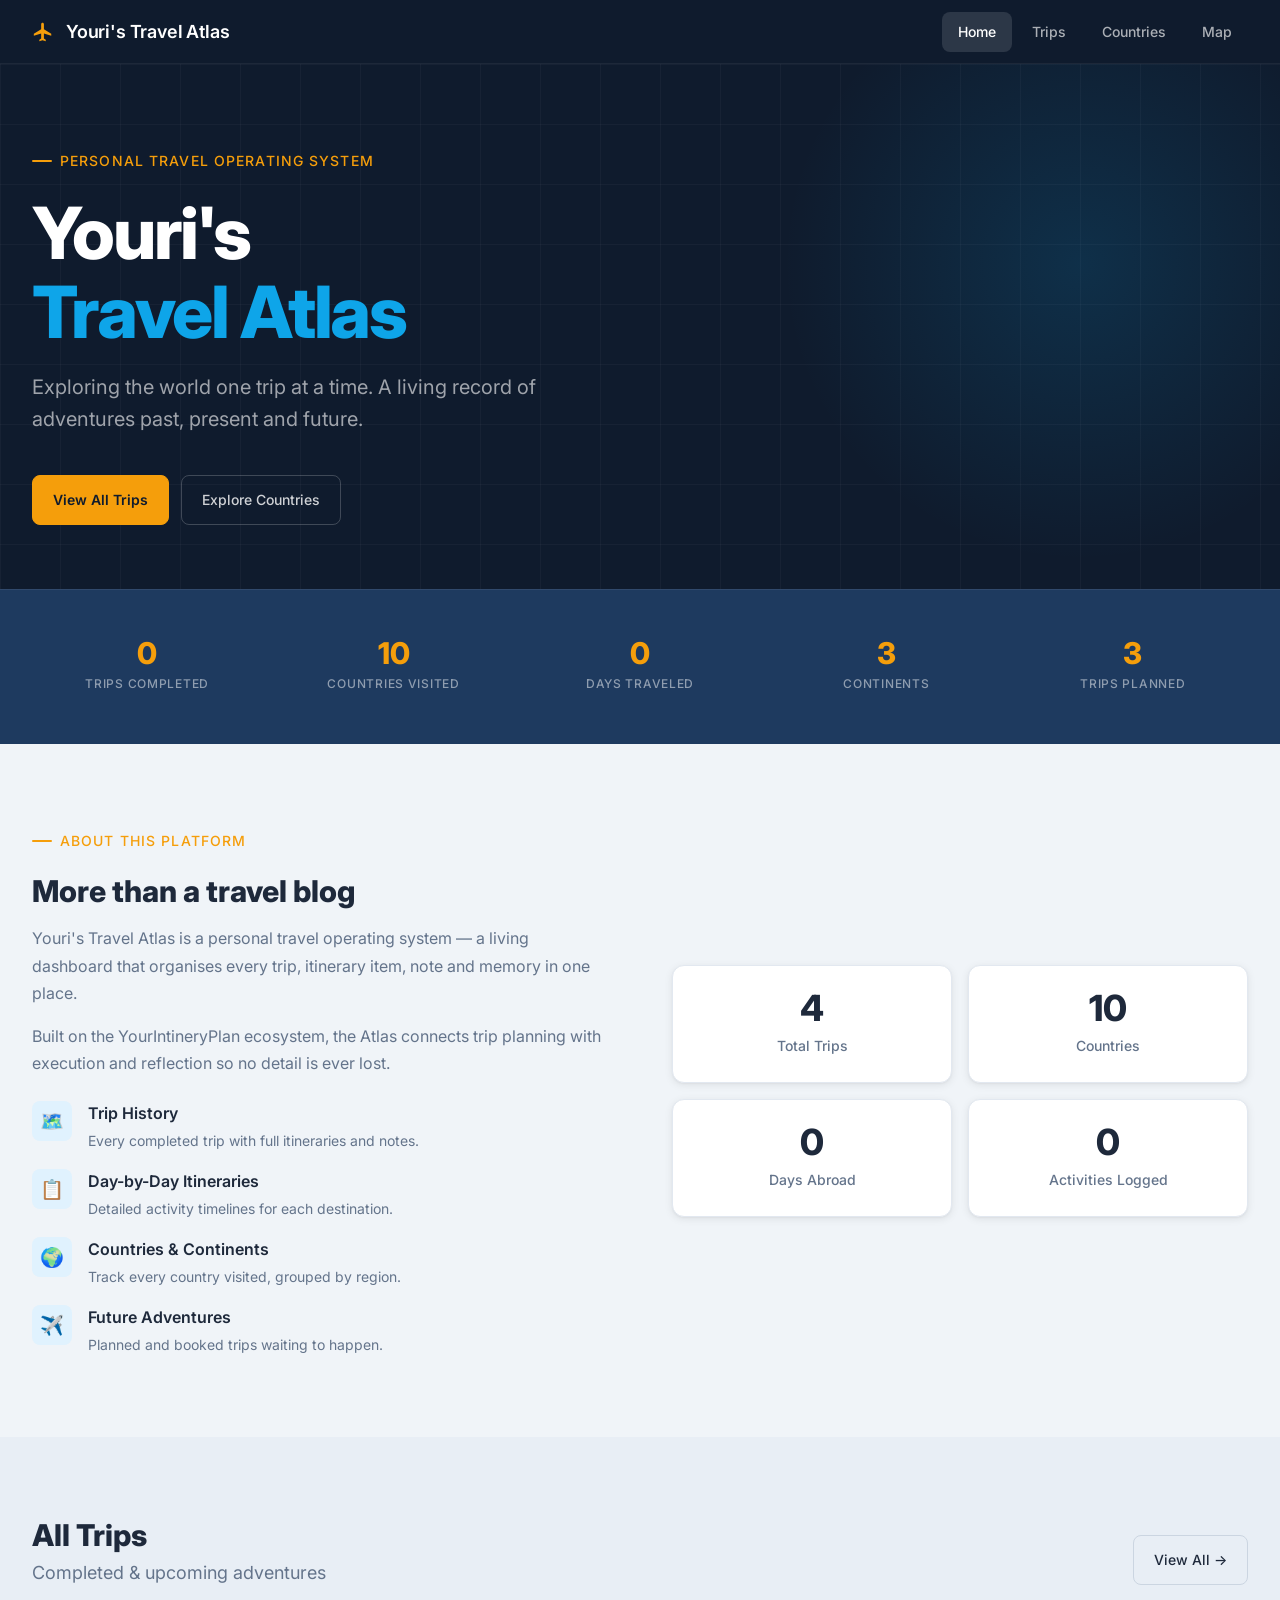
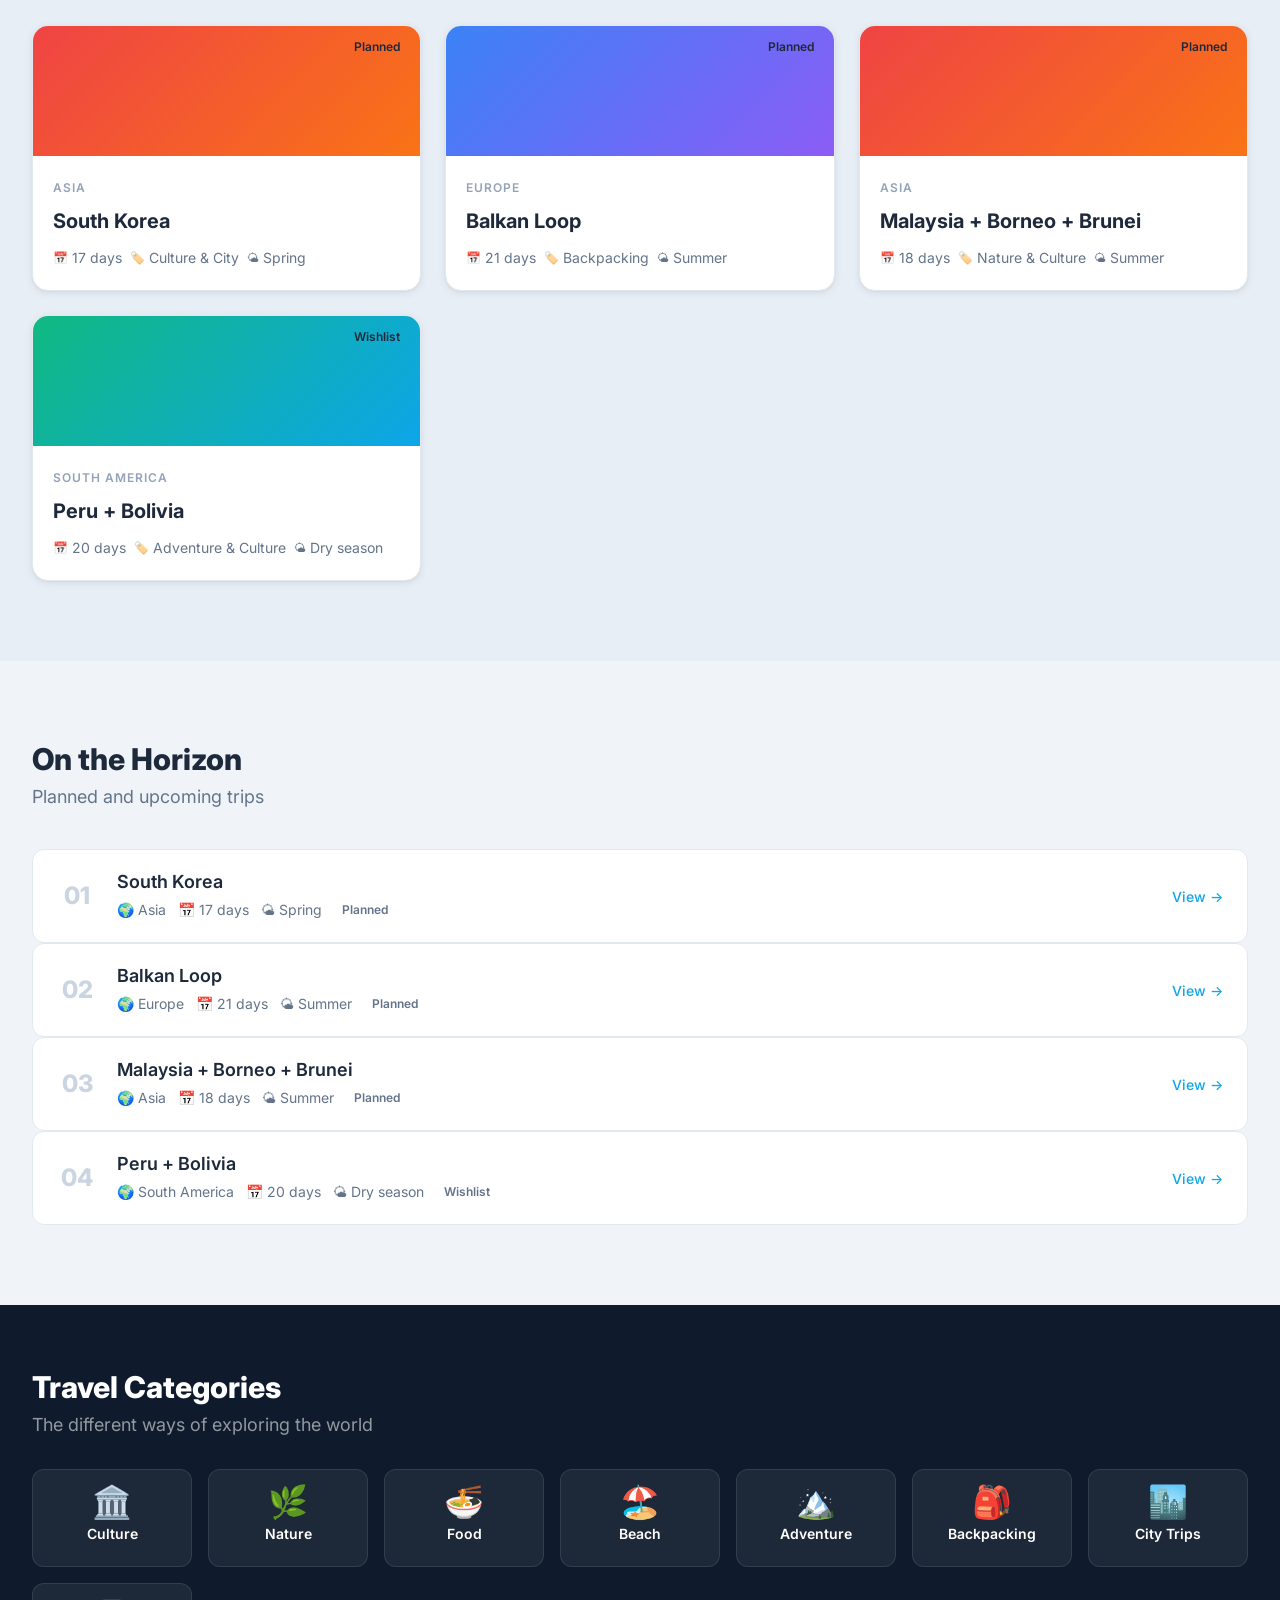
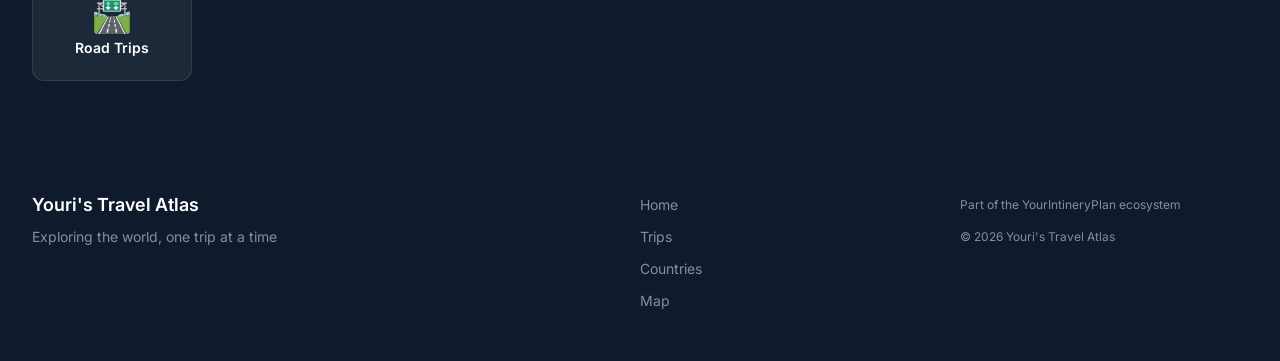
==== index.html @ 41c8af6f "feat: initial release — Youri's Travel Atlas v1 Complete travel dashboard built with vanilla HTML/CS" ====
<!DOCTYPE html>
<html lang="nl">
<head>
  <meta charset="UTF-8">
  <meta name="viewport" content="width=device-width, initial-scale=1.0">
  <title>Youri's Travel Atlas — Personal Travel Dashboard</title>
  <meta name="description" content="Youri's personal travel dashboard. Trips, itineraries, travel history and future adventures.">

  <link rel="preconnect" href="https://fonts.googleapis.com">
  <link rel="preconnect" href="https://fonts.gstatic.com" crossorigin>
  <link href="https://fonts.googleapis.com/css2?family=Inter:wght@300;400;500;600;700;800&display=swap" rel="stylesheet">

  <link rel="stylesheet" href="css/variables.css">
  <link rel="stylesheet" href="css/base.css">
  <link rel="stylesheet" href="css/components.css">
  <link rel="stylesheet" href="css/pages/home.css">
</head>
<body>

  <!-- Navbar injected by navbar.js -->

  <main>

    <!-- HERO -->
    <section class="hero">
      <div class="hero-inner">
        <div class="hero-label">Personal Travel Operating System</div>
        <h1 class="hero-title">
          Youri's<br><span>Travel Atlas</span>
        </h1>
        <p class="hero-subtitle">
          Exploring the world one trip at a time. A living record of adventures past, present and future.
        </p>
        <div class="hero-cta">
          <a href="trips.html" class="btn btn-gold">View All Trips</a>
          <a href="countries.html" class="btn btn-outline" style="color:rgba(255,255,255,.8);border-color:rgba(255,255,255,.2)">Explore Countries</a>
        </div>
      </div>
    </section>

    <!-- STATS STRIP -->
    <section class="stats-strip">
      <div class="stats-strip-inner" id="statsStrip">
        <!-- Populated by home.js -->
        <div class="stat-item"><div class="stat-item-number"><em>—</em></div><div class="stat-item-label">Trips Completed</div></div>
        <div class="stat-item"><div class="stat-item-number"><em>—</em></div><div class="stat-item-label">Countries Visited</div></div>
        <div class="stat-item"><div class="stat-item-number"><em>—</em></div><div class="stat-item-label">Days Traveled</div></div>
        <div class="stat-item"><div class="stat-item-number"><em>—</em></div><div class="stat-item-label">Continents</div></div>
        <div class="stat-item"><div class="stat-item-number"><em>—</em></div><div class="stat-item-label">Trips Planned</div></div>
      </div>
    </section>

    <!-- ABOUT -->
    <section class="about-section">
      <div class="about-inner">
        <div class="about-text">
          <div class="hero-label">About This Platform</div>
          <h2 class="section-title">More than a travel blog</h2>
          <p>Youri's Travel Atlas is a personal travel operating system — a living dashboard that organises every trip, itinerary item, note and memory in one place.</p>
          <p>Built on the YourIntineryPlan ecosystem, the Atlas connects trip planning with execution and reflection so no detail is ever lost.</p>

          <div class="about-features">
            <div class="about-feature">
              <div class="about-feature-icon">🗺️</div>
              <div>
                <div class="about-feature-title">Trip History</div>
                <div class="about-feature-desc">Every completed trip with full itineraries and notes.</div>
              </div>
            </div>
            <div class="about-feature">
              <div class="about-feature-icon">📋</div>
              <div>
                <div class="about-feature-title">Day-by-Day Itineraries</div>
                <div class="about-feature-desc">Detailed activity timelines for each destination.</div>
              </div>
            </div>
            <div class="about-feature">
              <div class="about-feature-icon">🌍</div>
              <div>
                <div class="about-feature-title">Countries & Continents</div>
                <div class="about-feature-desc">Track every country visited, grouped by region.</div>
              </div>
            </div>
            <div class="about-feature">
              <div class="about-feature-icon">✈️</div>
              <div>
                <div class="about-feature-title">Future Adventures</div>
                <div class="about-feature-desc">Planned and booked trips waiting to happen.</div>
              </div>
            </div>
          </div>
        </div>

        <div class="about-visual">
          <div class="stat-card fade-in fade-in-delay-1">
            <div class="stat-number" id="statTrips">—</div>
            <div class="stat-label">Total Trips</div>
          </div>
          <div class="stat-card fade-in fade-in-delay-2">
            <div class="stat-number" id="statCountries">—</div>
            <div class="stat-label">Countries</div>
          </div>
          <div class="stat-card fade-in fade-in-delay-2">
            <div class="stat-number" id="statDays">—</div>
            <div class="stat-label">Days Abroad</div>
          </div>
          <div class="stat-card fade-in fade-in-delay-3">
            <div class="stat-number" id="statItems">—</div>
            <div class="stat-label">Activities Logged</div>
          </div>
        </div>
      </div>
    </section>

    <!-- FEATURED TRIPS -->
    <section class="featured-section">
      <div class="featured-inner">
        <div class="section-top">
          <div>
            <h2 class="section-title">All Trips</h2>
            <p class="section-subtitle">Completed & upcoming adventures</p>
          </div>
          <a href="trips.html" class="btn btn-outline">View All →</a>
        </div>
        <div class="featured-grid" id="featuredGrid">
          <!-- Populated by home.js -->
          <div style="grid-column:1/-1">
            <div class="loading-spinner"><div class="spinner"></div><p>Loading trips…</p></div>
          </div>
        </div>
      </div>
    </section>

    <!-- FUTURE TRIPS -->
    <section class="future-section">
      <div class="future-inner">
        <div class="section-top">
          <div>
            <h2 class="section-title">On the Horizon</h2>
            <p class="section-subtitle">Planned and upcoming trips</p>
          </div>
        </div>
        <div id="futureList">
          <div class="loading-spinner"><div class="spinner"></div><p>Loading…</p></div>
        </div>
      </div>
    </section>

    <!-- CATEGORIES -->
    <section class="categories-section">
      <div class="categories-inner">
        <h2 class="section-title">Travel Categories</h2>
        <p class="section-subtitle">The different ways of exploring the world</p>
        <div class="categories-grid">
          <div class="category-tile"><div class="category-tile-icon">🏛️</div><div class="category-tile-name">Culture</div></div>
          <div class="category-tile"><div class="category-tile-icon">🌿</div><div class="category-tile-name">Nature</div></div>
          <div class="category-tile"><div class="category-tile-icon">🍜</div><div class="category-tile-name">Food</div></div>
          <div class="category-tile"><div class="category-tile-icon">🏖️</div><div class="category-tile-name">Beach</div></div>
          <div class="category-tile"><div class="category-tile-icon">🏔️</div><div class="category-tile-name">Adventure</div></div>
          <div class="category-tile"><div class="category-tile-icon">🎒</div><div class="category-tile-name">Backpacking</div></div>
          <div class="category-tile"><div class="category-tile-icon">🏙️</div><div class="category-tile-name">City Trips</div></div>
          <div class="category-tile"><div class="category-tile-icon">🛣️</div><div class="category-tile-name">Road Trips</div></div>
        </div>
      </div>
    </section>

  </main>

  <!-- Footer injected by footer.js -->

  <!-- Core scripts -->
  <script src="js/config/users.js"></script>
  <script src="js/data/csvParser.js"></script>
  <script src="js/data/dataService.js"></script>
  <script src="js/utils/helpers.js"></script>
  <script src="js/components/navbar.js"></script>
  <script src="js/components/footer.js"></script>
  <script src="js/pages/home.js"></script>

  <!-- Update about-section stat cards once data is loaded -->
  <script>
    document.addEventListener('DOMContentLoaded', async () => {
      try {
        const s = await dataService.getStats();
        const set = (id, val) => { const el = document.getElementById(id); if (el) el.textContent = val; };
        set('statTrips',     s.totalTrips);
        set('statCountries', s.countriesVisited);
        set('statDays',      s.totalDays);
        set('statItems',     s.totalItems);
      } catch(_) {}
    });
  </script>
</body>
</html>
---- css/variables.css ----
:root {
  /* === BRAND PALETTE === */
  --atlas-navy:        #0f1b2d;
  --atlas-navy-mid:    #1e3a5f;
  --atlas-navy-light:  #2d527a;
  --atlas-blue:        #0ea5e9;
  --atlas-blue-dark:   #0284c7;
  --atlas-blue-light:  #e0f2fe;
  --atlas-gold:        #f59e0b;
  --atlas-gold-dark:   #d97706;
  --atlas-gold-light:  #fef3c7;

  /* === NEUTRALS === */
  --atlas-white:       #ffffff;
  --atlas-bg:          #f0f4f8;
  --atlas-bg-alt:      #e8eef5;
  --atlas-card:        #ffffff;
  --atlas-text:        #1e293b;
  --atlas-text-muted:  #64748b;
  --atlas-text-light:  #94a3b8;
  --atlas-border:      #e2e8f0;
  --atlas-border-dark: #cbd5e1;

  /* === STATUS COLORS === */
  --status-completed:  #10b981;
  --status-planned:    #0ea5e9;
  --status-booked:     #8b5cf6;
  --status-wishlist:   #f59e0b;
  --status-cancelled:  #ef4444;
  --status-in-progress:#f97316;

  /* === CONTINENT GRADIENTS === */
  --grad-asia:      linear-gradient(135deg, #ef4444 0%, #f97316 100%);
  --grad-europe:    linear-gradient(135deg, #3b82f6 0%, #8b5cf6 100%);
  --grad-americas:  linear-gradient(135deg, #10b981 0%, #0ea5e9 100%);
  --grad-africa:    linear-gradient(135deg, #f59e0b 0%, #ef4444 100%);
  --grad-oceania:   linear-gradient(135deg, #0ea5e9 0%, #6366f1 100%);
  --grad-other:     linear-gradient(135deg, #64748b 0%, #475569 100%);

  /* === SHADOWS === */
  --shadow-xs:  0 1px 2px 0 rgb(0 0 0 / 0.05);
  --shadow-sm:  0 1px 3px 0 rgb(0 0 0 / 0.1), 0 1px 2px -1px rgb(0 0 0 / 0.1);
  --shadow-md:  0 4px 6px -1px rgb(0 0 0 / 0.1), 0 2px 4px -2px rgb(0 0 0 / 0.1);
  --shadow-lg:  0 10px 15px -3px rgb(0 0 0 / 0.1), 0 4px 6px -4px rgb(0 0 0 / 0.1);
  --shadow-xl:  0 20px 25px -5px rgb(0 0 0 / 0.1), 0 8px 10px -6px rgb(0 0 0 / 0.1);
  --shadow-card:0 2px 8px 0 rgb(0 0 0 / 0.08), 0 1px 2px 0 rgb(0 0 0 / 0.04);

  /* === SPACING === */
  --sp-1: 0.25rem;  --sp-2: 0.5rem;   --sp-3: 0.75rem;
  --sp-4: 1rem;     --sp-5: 1.25rem;  --sp-6: 1.5rem;
  --sp-8: 2rem;     --sp-10: 2.5rem;  --sp-12: 3rem;
  --sp-16: 4rem;    --sp-20: 5rem;    --sp-24: 6rem;

  /* === TYPOGRAPHY === */
  --font-sans: 'Inter', -apple-system, BlinkMacSystemFont, 'Segoe UI', sans-serif;
  --fs-xs:   0.75rem;   --lh-xs:   1rem;
  --fs-sm:   0.875rem;  --lh-sm:   1.25rem;
  --fs-base: 1rem;      --lh-base: 1.5rem;
  --fs-lg:   1.125rem;  --lh-lg:   1.75rem;
  --fs-xl:   1.25rem;   --lh-xl:   1.75rem;
  --fs-2xl:  1.5rem;    --lh-2xl:  2rem;
  --fs-3xl:  1.875rem;  --lh-3xl:  2.25rem;
  --fs-4xl:  2.25rem;   --lh-4xl:  2.5rem;
  --fs-5xl:  3rem;      --lh-5xl:  1;
  --fw-normal: 400; --fw-medium: 500;
  --fw-semi: 600;   --fw-bold: 700; --fw-xbold: 800;

  /* === BORDER RADIUS === */
  --r-sm:   0.25rem; --r-md: 0.375rem; --r-lg: 0.5rem;
  --r-xl:   0.75rem; --r-2xl: 1rem;    --r-3xl: 1.5rem;
  --r-full: 9999px;

  /* === TRANSITIONS === */
  --t-fast: 120ms ease;
  --t-base: 200ms ease;
  --t-slow: 350ms ease;

  /* === LAYOUT === */
  --container-max: 1280px;
  --container-pad: clamp(1rem, 4vw, 2rem);
  --navbar-h: 64px;
}
---- css/base.css ----
*, *::before, *::after { box-sizing: border-box; margin: 0; padding: 0; }

html {
  font-size: 16px;
  scroll-behavior: smooth;
  -webkit-text-size-adjust: 100%;
}

body {
  font-family: var(--font-sans);
  font-size: var(--fs-base);
  line-height: var(--lh-base);
  color: var(--atlas-text);
  background: var(--atlas-bg);
  min-height: 100vh;
  display: flex;
  flex-direction: column;
  padding-top: var(--navbar-h);
}

main {
  flex: 1;
}

img, svg { display: block; max-width: 100%; }

a { color: inherit; text-decoration: none; }
a:hover { text-decoration: none; }

h1, h2, h3, h4, h5, h6 {
  font-weight: var(--fw-bold);
  line-height: 1.2;
  color: var(--atlas-text);
}

h1 { font-size: var(--fs-4xl); }
h2 { font-size: var(--fs-3xl); }
h3 { font-size: var(--fs-2xl); }
h4 { font-size: var(--fs-xl); }
h5 { font-size: var(--fs-lg); }
h6 { font-size: var(--fs-base); }

p { line-height: var(--lh-base); }

ul, ol { list-style: none; }

button {
  font-family: inherit;
  cursor: pointer;
  border: none;
  background: none;
}

input, select, textarea {
  font-family: inherit;
  font-size: var(--fs-base);
}

/* === CONTAINER === */
.container {
  width: 100%;
  max-width: var(--container-max);
  margin-inline: auto;
  padding-inline: var(--container-pad);
}

/* === SECTION === */
.section {
  padding-block: var(--sp-16);
}

.section-sm {
  padding-block: var(--sp-10);
}

.section-header {
  margin-bottom: var(--sp-10);
}

.section-title {
  font-size: var(--fs-3xl);
  font-weight: var(--fw-xbold);
  color: var(--atlas-text);
  margin-bottom: var(--sp-2);
}

.section-subtitle {
  font-size: var(--fs-lg);
  color: var(--atlas-text-muted);
}

/* === LOADING === */
.loading-spinner {
  display: flex;
  flex-direction: column;
  align-items: center;
  justify-content: center;
  gap: var(--sp-4);
  padding: var(--sp-16);
  color: var(--atlas-text-muted);
}

.spinner {
  width: 40px;
  height: 40px;
  border: 3px solid var(--atlas-border);
  border-top-color: var(--atlas-blue);
  border-radius: var(--r-full);
  animation: spin 0.8s linear infinite;
}

@keyframes spin {
  to { transform: rotate(360deg); }
}

/* === ERROR / EMPTY === */
.error-message,
.empty-message {
  display: flex;
  flex-direction: column;
  align-items: center;
  gap: var(--sp-3);
  padding: var(--sp-16);
  text-align: center;
  color: var(--atlas-text-muted);
}

.error-message { color: #dc2626; }

.error-icon,
.empty-icon {
  font-size: 2.5rem;
}

/* === UTILITY === */
.sr-only {
  position: absolute; width: 1px; height: 1px;
  padding: 0; margin: -1px; overflow: hidden;
  clip: rect(0,0,0,0); white-space: nowrap; border-width: 0;
}

.text-muted { color: var(--atlas-text-muted); }
.text-light { color: var(--atlas-text-light); }
.text-center { text-align: center; }
.font-bold { font-weight: var(--fw-bold); }
.font-semi { font-weight: var(--fw-semi); }

.grid-2 { display: grid; grid-template-columns: repeat(2, 1fr); gap: var(--sp-6); }
.grid-3 { display: grid; grid-template-columns: repeat(3, 1fr); gap: var(--sp-6); }
.grid-4 { display: grid; grid-template-columns: repeat(4, 1fr); gap: var(--sp-6); }

@media (max-width: 1024px) {
  .grid-4 { grid-template-columns: repeat(2, 1fr); }
  .grid-3 { grid-template-columns: repeat(2, 1fr); }
}

@media (max-width: 640px) {
  .grid-4, .grid-3, .grid-2 { grid-template-columns: 1fr; }
}

/* === FADE IN ANIMATION === */
@keyframes fadeInUp {
  from { opacity: 0; transform: translateY(16px); }
  to   { opacity: 1; transform: translateY(0); }
}

.fade-in {
  animation: fadeInUp 0.4s ease both;
}

.fade-in-delay-1 { animation-delay: 0.1s; }
.fade-in-delay-2 { animation-delay: 0.2s; }
.fade-in-delay-3 { animation-delay: 0.3s; }
---- css/components.css ----
/* === NAVBAR === */
.navbar {
  position: fixed;
  top: 0; left: 0; right: 0;
  height: var(--navbar-h);
  background: var(--atlas-navy);
  z-index: 100;
  border-bottom: 1px solid rgb(255 255 255 / 0.06);
}

.nav-container {
  max-width: var(--container-max);
  margin-inline: auto;
  padding-inline: var(--container-pad);
  height: 100%;
  display: flex;
  align-items: center;
  justify-content: space-between;
  gap: var(--sp-8);
}

.nav-brand {
  display: flex;
  align-items: center;
  gap: var(--sp-3);
  color: var(--atlas-white);
  text-decoration: none;
  flex-shrink: 0;
}

.nav-logo {
  width: 22px;
  height: 22px;
  color: var(--atlas-gold);
}

.nav-title {
  font-size: var(--fs-lg);
  font-weight: var(--fw-semi);
  letter-spacing: -0.01em;
  color: var(--atlas-white);
}

.nav-menu {
  display: flex;
  align-items: center;
  gap: var(--sp-1);
}

.nav-link {
  padding: var(--sp-2) var(--sp-4);
  border-radius: var(--r-lg);
  font-size: var(--fs-sm);
  font-weight: var(--fw-medium);
  color: rgb(255 255 255 / 0.65);
  transition: color var(--t-fast), background var(--t-fast);
}

.nav-link:hover {
  color: var(--atlas-white);
  background: rgb(255 255 255 / 0.08);
}

.nav-link.active {
  color: var(--atlas-white);
  background: rgb(255 255 255 / 0.12);
}

.nav-toggle {
  display: none;
  flex-direction: column;
  gap: 5px;
  padding: var(--sp-2);
  cursor: pointer;
}

.nav-toggle span {
  display: block;
  width: 22px;
  height: 2px;
  background: var(--atlas-white);
  border-radius: var(--r-full);
  transition: transform var(--t-base), opacity var(--t-base);
}

.nav-toggle.open span:nth-child(1) { transform: translateY(7px) rotate(45deg); }
.nav-toggle.open span:nth-child(2) { opacity: 0; }
.nav-toggle.open span:nth-child(3) { transform: translateY(-7px) rotate(-45deg); }

@media (max-width: 640px) {
  .nav-toggle { display: flex; }
  .nav-menu {
    display: none;
    position: absolute;
    top: var(--navbar-h);
    left: 0; right: 0;
    background: var(--atlas-navy);
    flex-direction: column;
    align-items: stretch;
    padding: var(--sp-3) var(--sp-4) var(--sp-4);
    border-top: 1px solid rgb(255 255 255 / 0.06);
    gap: var(--sp-1);
  }
  .nav-menu.open { display: flex; }
  .nav-link { padding: var(--sp-3) var(--sp-4); }
}

/* === FOOTER === */
.footer {
  background: var(--atlas-navy);
  color: rgb(255 255 255 / 0.5);
  margin-top: auto;
}

.footer-container {
  max-width: var(--container-max);
  margin-inline: auto;
  padding: var(--sp-12) var(--container-pad);
  display: grid;
  grid-template-columns: 2fr 1fr 1fr;
  gap: var(--sp-8);
}

.footer-title {
  font-size: var(--fs-lg);
  font-weight: var(--fw-semi);
  color: var(--atlas-white);
  display: block;
  margin-bottom: var(--sp-2);
}

.footer-tagline { font-size: var(--fs-sm); }

.footer-links {
  display: flex;
  flex-direction: column;
  gap: var(--sp-2);
}

.footer-links a {
  font-size: var(--fs-sm);
  color: rgb(255 255 255 / 0.5);
  transition: color var(--t-fast);
}

.footer-links a:hover { color: var(--atlas-white); }

.footer-meta { font-size: var(--fs-xs); }
.footer-copy { margin-top: var(--sp-2); }

@media (max-width: 768px) {
  .footer-container { grid-template-columns: 1fr; gap: var(--sp-6); }
}

/* === BADGE === */
.badge {
  display: inline-flex;
  align-items: center;
  gap: var(--sp-1);
  padding: 3px var(--sp-2);
  border-radius: var(--r-full);
  font-size: var(--fs-xs);
  font-weight: var(--fw-semi);
  line-height: 1;
  white-space: nowrap;
}

.badge-status-completed { background: #d1fae5; color: #065f46; }
.badge-status-planned   { background: #e0f2fe; color: #075985; }
.badge-status-booked    { background: #ede9fe; color: #4c1d95; }
.badge-status-wishlist  { background: #fef3c7; color: #78350f; }
.badge-status-cancelled { background: #fee2e2; color: #7f1d1d; }
.badge-status-in-progress { background: #ffedd5; color: #7c2d12; }

.badge-continent {
  background: var(--atlas-blue-light);
  color: var(--atlas-blue-dark);
}

.badge-type {
  background: var(--atlas-bg-alt);
  color: var(--atlas-text-muted);
}

/* === BUTTON === */
.btn {
  display: inline-flex;
  align-items: center;
  gap: var(--sp-2);
  padding: var(--sp-3) var(--sp-5);
  border-radius: var(--r-lg);
  font-size: var(--fs-sm);
  font-weight: var(--fw-medium);
  transition: all var(--t-base);
  cursor: pointer;
  white-space: nowrap;
}

.btn-primary {
  background: var(--atlas-blue);
  color: var(--atlas-white);
  border: 1px solid var(--atlas-blue);
}
.btn-primary:hover { background: var(--atlas-blue-dark); border-color: var(--atlas-blue-dark); }

.btn-outline {
  background: transparent;
  color: var(--atlas-text);
  border: 1px solid var(--atlas-border-dark);
}
.btn-outline:hover { background: var(--atlas-bg-alt); }

.btn-gold {
  background: var(--atlas-gold);
  color: var(--atlas-navy);
  border: 1px solid var(--atlas-gold);
  font-weight: var(--fw-semi);
}
.btn-gold:hover { background: var(--atlas-gold-dark); border-color: var(--atlas-gold-dark); }

.btn-ghost {
  background: transparent;
  color: var(--atlas-text-muted);
  border: 1px solid transparent;
}
.btn-ghost:hover { background: var(--atlas-bg-alt); color: var(--atlas-text); }

.btn-sm {
  padding: var(--sp-2) var(--sp-3);
  font-size: var(--fs-xs);
}

/* === CARD === */
.card {
  background: var(--atlas-card);
  border-radius: var(--r-2xl);
  box-shadow: var(--shadow-card);
  border: 1px solid var(--atlas-border);
  overflow: hidden;
  transition: transform var(--t-base), box-shadow var(--t-base);
}

.card:hover {
  transform: translateY(-2px);
  box-shadow: var(--shadow-lg);
}

.card-body {
  padding: var(--sp-6);
}

.card-header {
  padding: var(--sp-6) var(--sp-6) 0;
}

.card-footer {
  padding: 0 var(--sp-6) var(--sp-6);
  margin-top: var(--sp-4);
  border-top: 1px solid var(--atlas-border);
  padding-top: var(--sp-4);
}

/* === TRIP CARD === */
.trip-card {
  background: var(--atlas-card);
  border-radius: var(--r-2xl);
  box-shadow: var(--shadow-card);
  border: 1px solid var(--atlas-border);
  overflow: hidden;
  transition: transform var(--t-base), box-shadow var(--t-base);
  display: flex;
  flex-direction: column;
}

.trip-card:hover {
  transform: translateY(-3px);
  box-shadow: var(--shadow-xl);
}

.trip-card-banner {
  height: 130px;
  position: relative;
  display: flex;
  align-items: flex-end;
  padding: var(--sp-4);
}

.trip-card-banner-asia     { background: var(--grad-asia); }
.trip-card-banner-europe   { background: var(--grad-europe); }
.trip-card-banner-americas { background: var(--grad-americas); }
.trip-card-banner-africa   { background: var(--grad-africa); }
.trip-card-banner-oceania  { background: var(--grad-oceania); }
.trip-card-banner-other    { background: var(--grad-other); }

.trip-card-status {
  position: absolute;
  top: var(--sp-3);
  right: var(--sp-3);
}

.trip-card-body {
  padding: var(--sp-5);
  flex: 1;
  display: flex;
  flex-direction: column;
}

.trip-card-continent {
  font-size: var(--fs-xs);
  font-weight: var(--fw-semi);
  color: var(--atlas-text-light);
  text-transform: uppercase;
  letter-spacing: 0.08em;
  margin-bottom: var(--sp-2);
}

.trip-card-name {
  font-size: var(--fs-xl);
  font-weight: var(--fw-bold);
  color: var(--atlas-text);
  margin-bottom: var(--sp-3);
  line-height: 1.3;
}

.trip-card-meta {
  display: flex;
  flex-wrap: wrap;
  gap: var(--sp-2);
  margin-top: auto;
}

.trip-meta-item {
  display: flex;
  align-items: center;
  gap: 4px;
  font-size: var(--fs-sm);
  color: var(--atlas-text-muted);
}

.trip-meta-icon {
  font-size: 0.85em;
}

.trip-card-footer {
  padding: var(--sp-4) var(--sp-5);
  border-top: 1px solid var(--atlas-border);
  display: flex;
  align-items: center;
  justify-content: space-between;
  gap: var(--sp-3);
}

.trip-card-dates {
  font-size: var(--fs-xs);
  color: var(--atlas-text-muted);
}

/* === STAT CARD === */
.stat-card {
  background: var(--atlas-card);
  border-radius: var(--r-xl);
  padding: var(--sp-6);
  box-shadow: var(--shadow-card);
  border: 1px solid var(--atlas-border);
  text-align: center;
}

.stat-number {
  font-size: var(--fs-4xl);
  font-weight: var(--fw-xbold);
  color: var(--atlas-text);
  line-height: 1;
  margin-bottom: var(--sp-2);
}

.stat-number span {
  color: var(--atlas-blue);
}

.stat-label {
  font-size: var(--fs-sm);
  color: var(--atlas-text-muted);
  font-weight: var(--fw-medium);
}

/* === SEARCH & FILTER BAR === */
.filter-bar {
  background: var(--atlas-card);
  border-radius: var(--r-2xl);
  padding: var(--sp-5) var(--sp-6);
  box-shadow: var(--shadow-sm);
  border: 1px solid var(--atlas-border);
  display: flex;
  flex-wrap: wrap;
  gap: var(--sp-3);
  align-items: center;
  margin-bottom: var(--sp-8);
}

.search-input {
  flex: 1;
  min-width: 200px;
  padding: var(--sp-2) var(--sp-4);
  border: 1px solid var(--atlas-border);
  border-radius: var(--r-lg);
  font-size: var(--fs-sm);
  color: var(--atlas-text);
  background: var(--atlas-bg);
  transition: border-color var(--t-fast), box-shadow var(--t-fast);
}

.search-input:focus {
  outline: none;
  border-color: var(--atlas-blue);
  box-shadow: 0 0 0 3px rgb(14 165 233 / 0.1);
}

.filter-select {
  padding: var(--sp-2) var(--sp-4);
  border: 1px solid var(--atlas-border);
  border-radius: var(--r-lg);
  font-size: var(--fs-sm);
  color: var(--atlas-text);
  background: var(--atlas-bg);
  cursor: pointer;
  transition: border-color var(--t-fast);
}

.filter-select:focus {
  outline: none;
  border-color: var(--atlas-blue);
}

/* === TIMELINE === */
.timeline {
  position: relative;
  padding-left: var(--sp-8);
}

.timeline::before {
  content: '';
  position: absolute;
  left: 11px;
  top: 8px;
  bottom: 8px;
  width: 2px;
  background: var(--atlas-border);
}

.timeline-day {
  margin-bottom: var(--sp-8);
}

.timeline-day-header {
  display: flex;
  align-items: center;
  gap: var(--sp-3);
  margin-bottom: var(--sp-4);
  position: relative;
}

.timeline-dot {
  position: absolute;
  left: calc(var(--sp-8) * -1);
  width: 22px;
  height: 22px;
  border-radius: var(--r-full);
  background: var(--atlas-blue);
  border: 3px solid var(--atlas-white);
  box-shadow: 0 0 0 2px var(--atlas-blue);
}

.timeline-day-title {
  font-size: var(--fs-lg);
  font-weight: var(--fw-bold);
  color: var(--atlas-text);
}

.timeline-items {
  display: flex;
  flex-direction: column;
  gap: var(--sp-3);
}

.timeline-item {
  background: var(--atlas-card);
  border-radius: var(--r-xl);
  padding: var(--sp-4) var(--sp-5);
  border: 1px solid var(--atlas-border);
  display: flex;
  gap: var(--sp-4);
  align-items: flex-start;
  transition: box-shadow var(--t-fast);
}

.timeline-item:hover { box-shadow: var(--shadow-md); }

.timeline-item-icon {
  width: 36px;
  height: 36px;
  border-radius: var(--r-lg);
  background: var(--atlas-blue-light);
  display: flex;
  align-items: center;
  justify-content: center;
  font-size: 1rem;
  flex-shrink: 0;
}

.timeline-item-content { flex: 1; }

.timeline-item-name {
  font-weight: var(--fw-semi);
  color: var(--atlas-text);
  margin-bottom: var(--sp-1);
}

.timeline-item-meta {
  font-size: var(--fs-sm);
  color: var(--atlas-text-muted);
  display: flex;
  flex-wrap: wrap;
  gap: var(--sp-2);
}

/* === NOTE CARD === */
.note-card {
  background: var(--atlas-card);
  border-radius: var(--r-xl);
  padding: var(--sp-5);
  border: 1px solid var(--atlas-border);
  border-left: 4px solid var(--atlas-blue);
}

.note-card.priority-high   { border-left-color: #ef4444; }
.note-card.priority-medium { border-left-color: var(--atlas-gold); }
.note-card.priority-low    { border-left-color: #10b981; }

.note-card-title {
  font-size: var(--fs-base);
  font-weight: var(--fw-semi);
  color: var(--atlas-text);
  margin-bottom: var(--sp-2);
}

.note-card-text {
  font-size: var(--fs-sm);
  color: var(--atlas-text-muted);
  line-height: 1.6;
}

.note-card-meta {
  margin-top: var(--sp-3);
  display: flex;
  flex-wrap: wrap;
  gap: var(--sp-2);
  align-items: center;
  font-size: var(--fs-xs);
  color: var(--atlas-text-light);
}

/* === PAGE HEADER === */
.page-header {
  background: var(--atlas-navy);
  color: var(--atlas-white);
  padding: var(--sp-12) 0 var(--sp-10);
}

.page-header-inner {
  max-width: var(--container-max);
  margin-inline: auto;
  padding-inline: var(--container-pad);
}

.page-header-label {
  font-size: var(--fs-sm);
  font-weight: var(--fw-medium);
  color: var(--atlas-gold);
  text-transform: uppercase;
  letter-spacing: 0.1em;
  margin-bottom: var(--sp-3);
}

.page-header-title {
  font-size: var(--fs-4xl);
  font-weight: var(--fw-xbold);
  color: var(--atlas-white);
  margin-bottom: var(--sp-3);
}

.page-header-subtitle {
  font-size: var(--fs-lg);
  color: rgb(255 255 255 / 0.65);
}

/* === BACK LINK === */
.back-link {
  display: inline-flex;
  align-items: center;
  gap: var(--sp-2);
  font-size: var(--fs-sm);
  color: rgb(255 255 255 / 0.6);
  margin-bottom: var(--sp-6);
  transition: color var(--t-fast);
}

.back-link:hover { color: var(--atlas-white); }

/* === COUNTRY CARD === */
.country-card {
  background: var(--atlas-card);
  border-radius: var(--r-xl);
  padding: var(--sp-5);
  border: 1px solid var(--atlas-border);
  box-shadow: var(--shadow-card);
  display: flex;
  flex-direction: column;
  gap: var(--sp-3);
  transition: transform var(--t-base), box-shadow var(--t-base);
}

.country-card:hover {
  transform: translateY(-2px);
  box-shadow: var(--shadow-lg);
}

.country-card-name {
  font-size: var(--fs-lg);
  font-weight: var(--fw-bold);
  color: var(--atlas-text);
}

.country-card-meta {
  font-size: var(--fs-sm);
  color: var(--atlas-text-muted);
}

.country-trips-count {
  font-size: var(--fs-2xl);
  font-weight: var(--fw-xbold);
  color: var(--atlas-blue);
}

/* === TABS === */
.tabs {
  display: flex;
  gap: var(--sp-1);
  border-bottom: 2px solid var(--atlas-border);
  margin-bottom: var(--sp-8);
}

.tab {
  padding: var(--sp-3) var(--sp-5);
  font-size: var(--fs-sm);
  font-weight: var(--fw-medium);
  color: var(--atlas-text-muted);
  border-bottom: 2px solid transparent;
  margin-bottom: -2px;
  cursor: pointer;
  transition: color var(--t-fast), border-color var(--t-fast);
}

.tab:hover { color: var(--atlas-text); }

.tab.active {
  color: var(--atlas-blue);
  border-bottom-color: var(--atlas-blue);
}

/* === OVERVIEW GRID === */
.overview-grid {
  display: grid;
  grid-template-columns: repeat(auto-fit, minmax(160px, 1fr));
  gap: var(--sp-4);
  margin-bottom: var(--sp-8);
}

.overview-item {
  background: var(--atlas-bg);
  border-radius: var(--r-xl);
  padding: var(--sp-4);
  text-align: center;
}

.overview-item-label {
  font-size: var(--fs-xs);
  color: var(--atlas-text-muted);
  text-transform: uppercase;
  letter-spacing: 0.06em;
  font-weight: var(--fw-medium);
  margin-bottom: var(--sp-2);
}

.overview-item-value {
  font-size: var(--fs-xl);
  font-weight: var(--fw-bold);
  color: var(--atlas-text);
}

/* === RESPONSIVE HELPERS === */
@media (max-width: 768px) {
  .filter-bar { flex-direction: column; align-items: stretch; }
  .search-input { min-width: 0; }
  .page-header-title { font-size: var(--fs-3xl); }
}
---- css/pages/home.css ----
/* === HERO === */
.hero {
  background: var(--atlas-navy);
  position: relative;
  overflow: hidden;
  padding: var(--sp-20) 0 var(--sp-16);
}

/* decorative grid overlay */
.hero::before {
  content: '';
  position: absolute;
  inset: 0;
  background-image:
    linear-gradient(rgb(255 255 255 / 0.03) 1px, transparent 1px),
    linear-gradient(90deg, rgb(255 255 255 / 0.03) 1px, transparent 1px);
  background-size: 60px 60px;
  pointer-events: none;
}

/* radial glow in corner */
.hero::after {
  content: '';
  position: absolute;
  top: -100px;
  right: -100px;
  width: 600px;
  height: 600px;
  background: radial-gradient(circle, rgb(14 165 233 / 0.15) 0%, transparent 70%);
  pointer-events: none;
}

.hero-inner {
  max-width: var(--container-max);
  margin-inline: auto;
  padding-inline: var(--container-pad);
  position: relative;
  z-index: 1;
}

.hero-label {
  display: inline-flex;
  align-items: center;
  gap: var(--sp-2);
  font-size: var(--fs-sm);
  font-weight: var(--fw-medium);
  color: var(--atlas-gold);
  letter-spacing: 0.08em;
  text-transform: uppercase;
  margin-bottom: var(--sp-5);
}

.hero-label::before {
  content: '';
  display: inline-block;
  width: 20px;
  height: 2px;
  background: var(--atlas-gold);
  border-radius: var(--r-full);
}

.hero-title {
  font-size: clamp(2.5rem, 6vw, 4.5rem);
  font-weight: var(--fw-xbold);
  color: var(--atlas-white);
  line-height: 1.1;
  margin-bottom: var(--sp-5);
  letter-spacing: -0.03em;
}

.hero-title span {
  color: var(--atlas-blue);
}

.hero-subtitle {
  font-size: var(--fs-xl);
  color: rgb(255 255 255 / 0.6);
  max-width: 560px;
  line-height: 1.6;
  margin-bottom: var(--sp-10);
}

.hero-cta {
  display: flex;
  flex-wrap: wrap;
  gap: var(--sp-3);
}

/* === STATS STRIP === */
.stats-strip {
  background: var(--atlas-navy-mid);
  border-top: 1px solid rgb(255 255 255 / 0.08);
}

.stats-strip-inner {
  max-width: var(--container-max);
  margin-inline: auto;
  padding: var(--sp-8) var(--container-pad);
  display: grid;
  grid-template-columns: repeat(auto-fit, minmax(130px, 1fr));
  gap: var(--sp-4);
}

.stat-item {
  text-align: center;
  padding: var(--sp-4);
}

.stat-item-number {
  font-size: var(--fs-3xl);
  font-weight: var(--fw-xbold);
  color: var(--atlas-white);
  line-height: 1;
  margin-bottom: var(--sp-1);
}

.stat-item-number em {
  color: var(--atlas-gold);
  font-style: normal;
}

.stat-item-label {
  font-size: var(--fs-xs);
  font-weight: var(--fw-medium);
  color: rgb(255 255 255 / 0.5);
  text-transform: uppercase;
  letter-spacing: 0.06em;
}

/* === ABOUT SECTION === */
.about-section {
  padding: var(--sp-20) 0;
}

.about-inner {
  max-width: var(--container-max);
  margin-inline: auto;
  padding-inline: var(--container-pad);
  display: grid;
  grid-template-columns: 1fr 1fr;
  gap: var(--sp-16);
  align-items: center;
}

.about-text .section-title { margin-bottom: var(--sp-4); }

.about-text p {
  color: var(--atlas-text-muted);
  margin-bottom: var(--sp-4);
  line-height: 1.7;
}

.about-features {
  display: flex;
  flex-direction: column;
  gap: var(--sp-4);
  margin-top: var(--sp-6);
}

.about-feature {
  display: flex;
  gap: var(--sp-4);
  align-items: flex-start;
}

.about-feature-icon {
  width: 40px;
  height: 40px;
  border-radius: var(--r-lg);
  background: var(--atlas-blue-light);
  display: flex;
  align-items: center;
  justify-content: center;
  font-size: 1.2rem;
  flex-shrink: 0;
}

.about-feature-title {
  font-weight: var(--fw-semi);
  color: var(--atlas-text);
  margin-bottom: var(--sp-1);
}

.about-feature-desc {
  font-size: var(--fs-sm);
  color: var(--atlas-text-muted);
}

.about-visual {
  display: grid;
  grid-template-columns: 1fr 1fr;
  gap: var(--sp-4);
}

@media (max-width: 900px) {
  .about-inner { grid-template-columns: 1fr; }
  .about-visual { display: none; }
}

/* === FEATURED TRIPS === */
.featured-section {
  background: var(--atlas-bg-alt);
  padding: var(--sp-20) 0;
}

.featured-inner {
  max-width: var(--container-max);
  margin-inline: auto;
  padding-inline: var(--container-pad);
}

.section-top {
  display: flex;
  align-items: flex-end;
  justify-content: space-between;
  gap: var(--sp-4);
  margin-bottom: var(--sp-10);
  flex-wrap: wrap;
}

.featured-grid {
  display: grid;
  grid-template-columns: repeat(auto-fill, minmax(290px, 1fr));
  gap: var(--sp-6);
}

/* === FUTURE TRIPS === */
.future-section {
  padding: var(--sp-20) 0;
}

.future-inner {
  max-width: var(--container-max);
  margin-inline: auto;
  padding-inline: var(--container-pad);
}

.future-list {
  display: flex;
  flex-direction: column;
  gap: var(--sp-4);
}

.future-item {
  background: var(--atlas-card);
  border-radius: var(--r-xl);
  padding: var(--sp-5) var(--sp-6);
  border: 1px solid var(--atlas-border);
  display: flex;
  align-items: center;
  gap: var(--sp-5);
  transition: box-shadow var(--t-base);
}

.future-item:hover { box-shadow: var(--shadow-md); }

.future-item-num {
  font-size: var(--fs-2xl);
  font-weight: var(--fw-xbold);
  color: var(--atlas-border-dark);
  min-width: 40px;
  text-align: center;
}

.future-item-content { flex: 1; }

.future-item-name {
  font-size: var(--fs-lg);
  font-weight: var(--fw-semi);
  color: var(--atlas-text);
  margin-bottom: var(--sp-1);
}

.future-item-meta {
  font-size: var(--fs-sm);
  color: var(--atlas-text-muted);
  display: flex;
  flex-wrap: wrap;
  gap: var(--sp-3);
}

.future-item-action a {
  color: var(--atlas-blue);
  font-size: var(--fs-sm);
  font-weight: var(--fw-medium);
  transition: color var(--t-fast);
}
.future-item-action a:hover { color: var(--atlas-blue-dark); }

/* === CATEGORIES === */
.categories-section {
  background: var(--atlas-navy);
  padding: var(--sp-16) 0;
}

.categories-inner {
  max-width: var(--container-max);
  margin-inline: auto;
  padding-inline: var(--container-pad);
}

.categories-inner .section-title,
.categories-inner .section-subtitle {
  color: var(--atlas-white);
}
.categories-inner .section-subtitle { color: rgb(255 255 255 / 0.55); }

.categories-grid {
  display: grid;
  grid-template-columns: repeat(auto-fill, minmax(160px, 1fr));
  gap: var(--sp-4);
  margin-top: var(--sp-8);
}

.category-tile {
  background: rgb(255 255 255 / 0.06);
  border: 1px solid rgb(255 255 255 / 0.1);
  border-radius: var(--r-xl);
  padding: var(--sp-5);
  text-align: center;
  transition: background var(--t-base), transform var(--t-base);
}

.category-tile:hover {
  background: rgb(255 255 255 / 0.1);
  transform: translateY(-2px);
}

.category-tile-icon { font-size: 2rem; margin-bottom: var(--sp-2); }

.category-tile-name {
  font-size: var(--fs-sm);
  font-weight: var(--fw-semi);
  color: var(--atlas-white);
}

@media (max-width: 640px) {
  .hero-title { font-size: 2.2rem; }
  .stats-strip-inner { grid-template-columns: repeat(2, 1fr); }
}
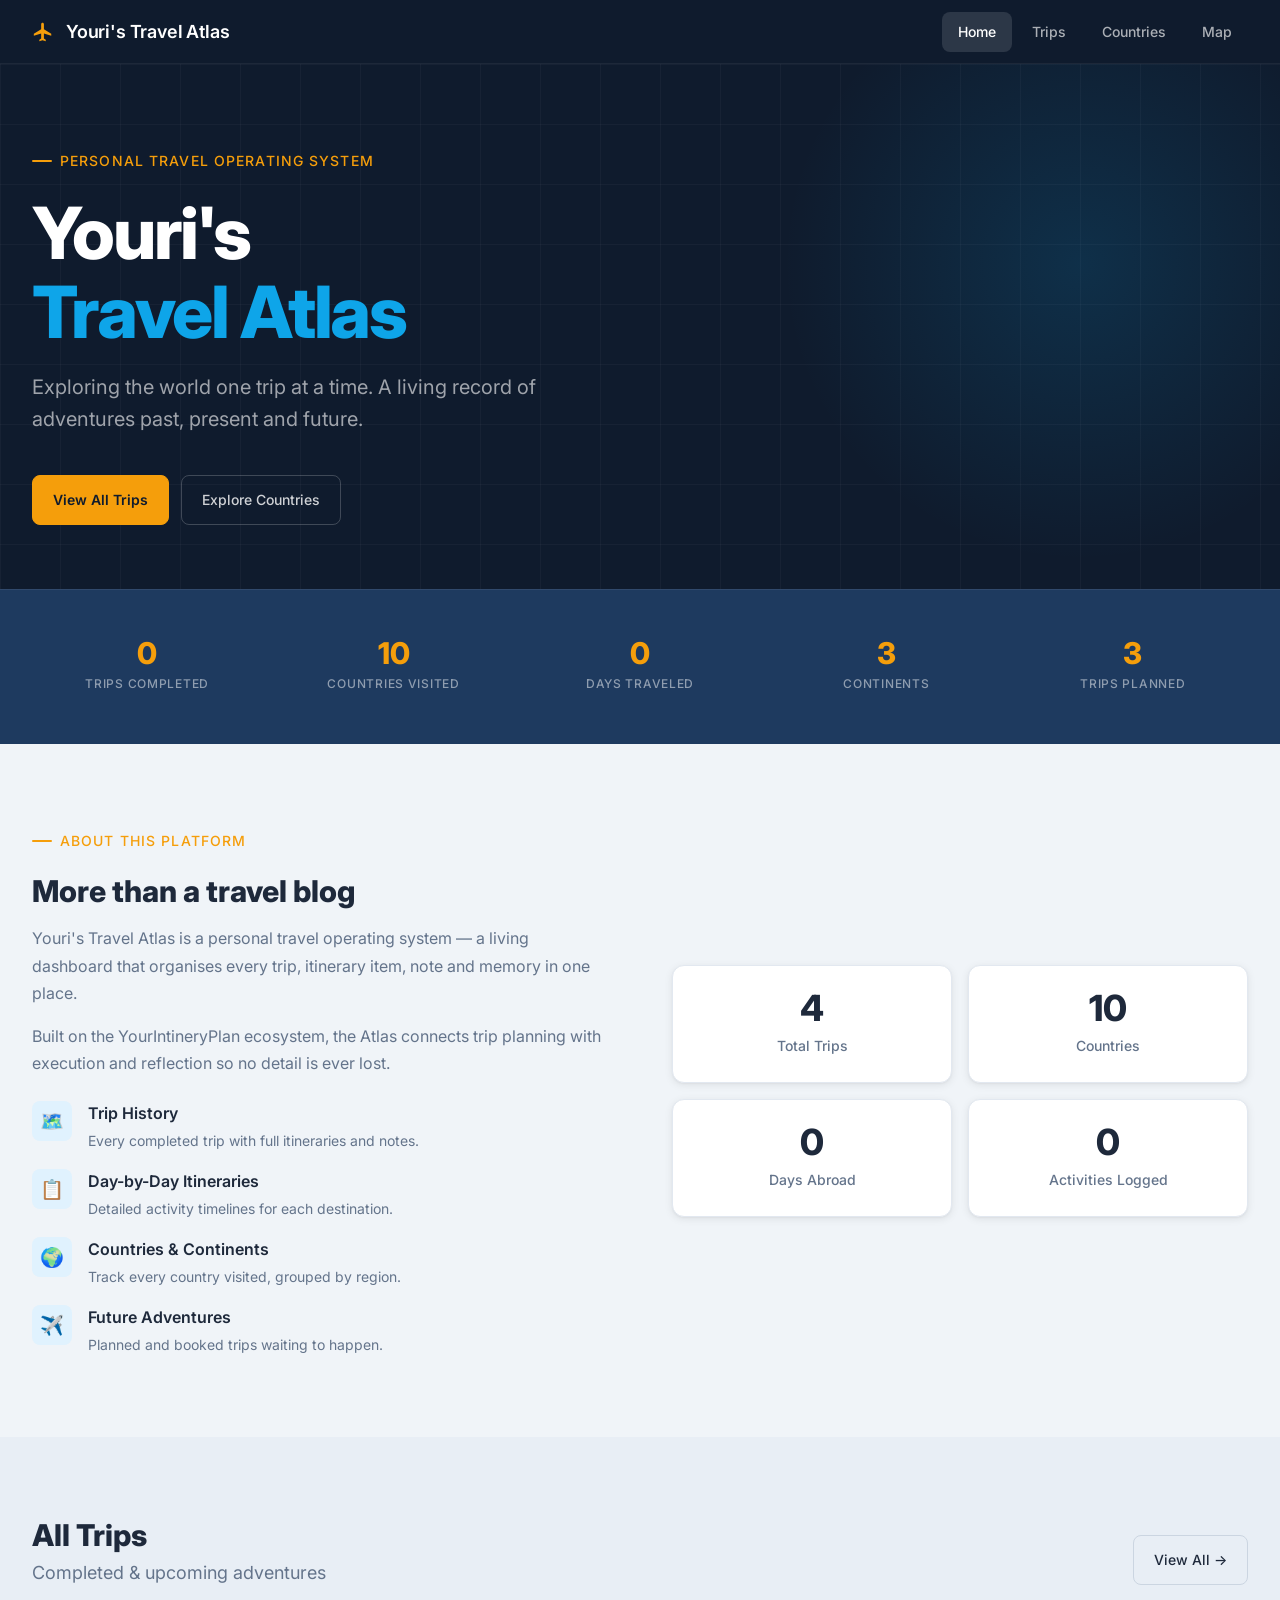
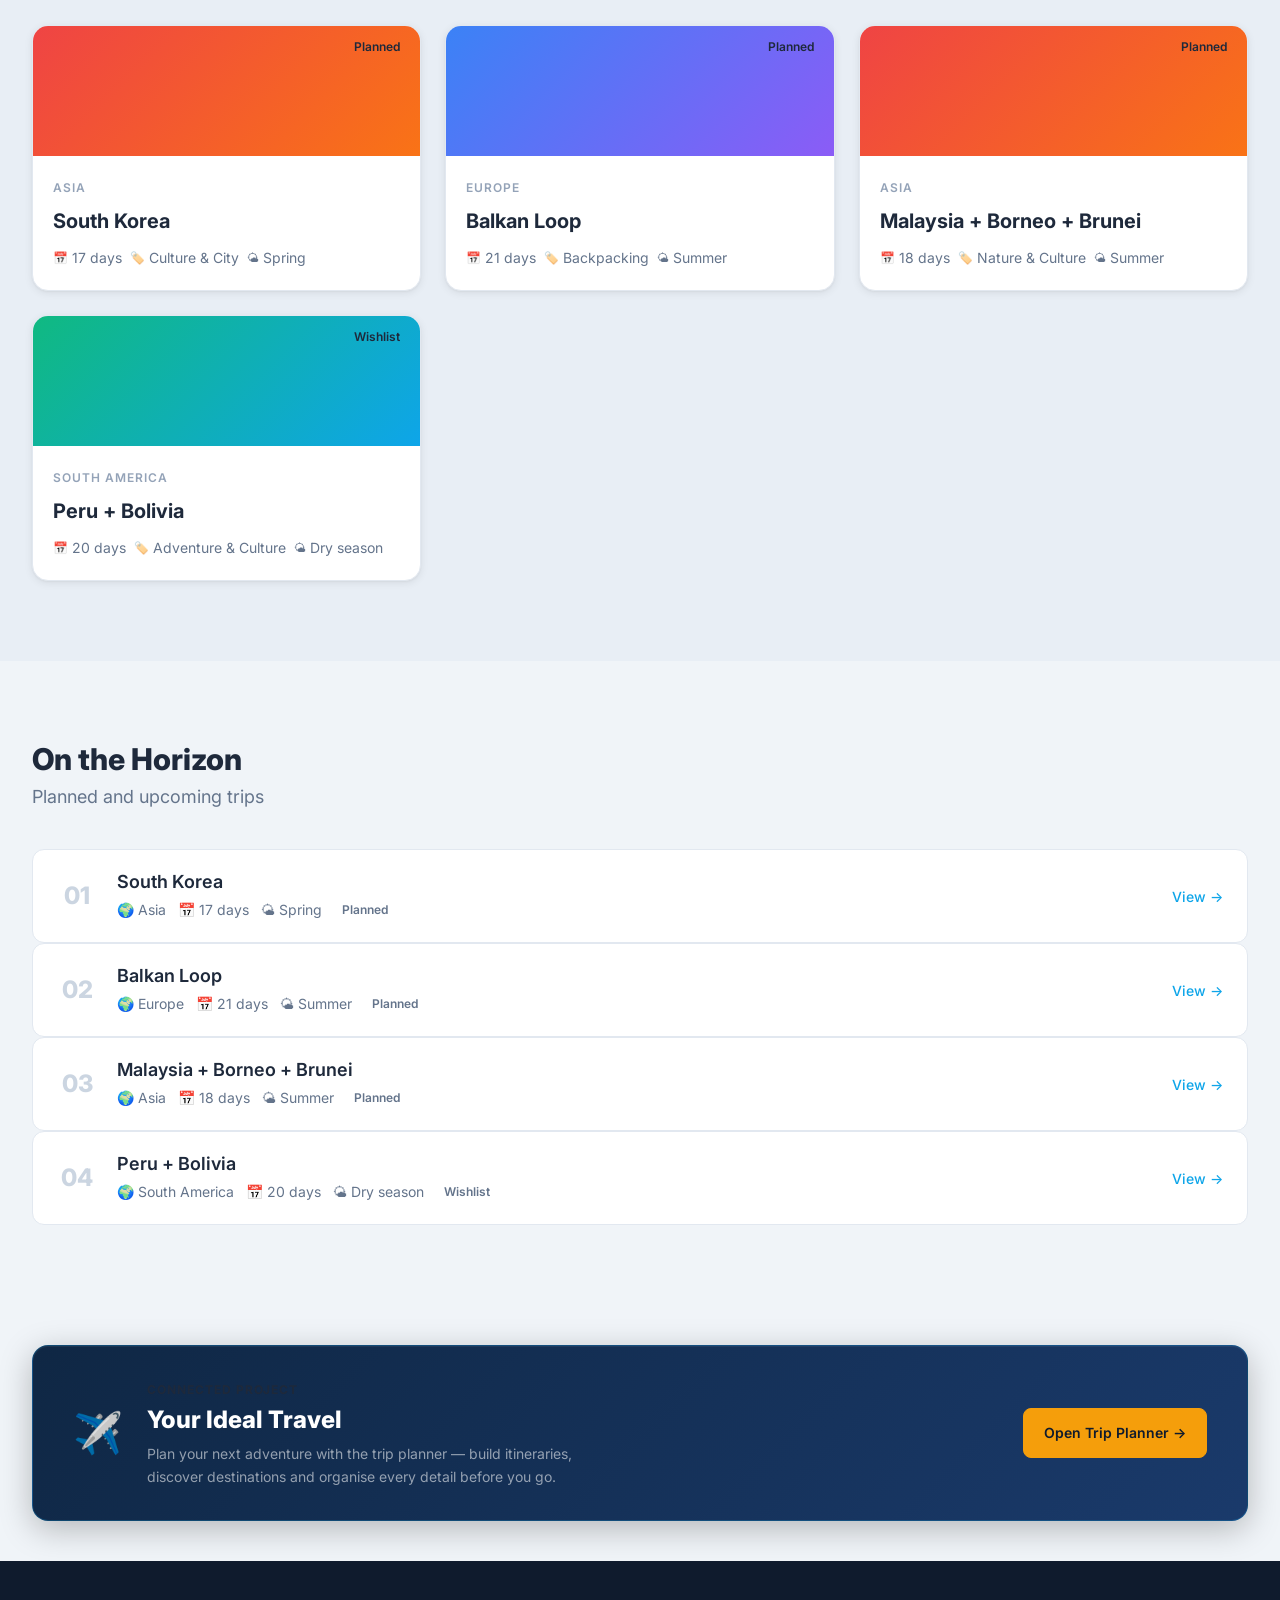
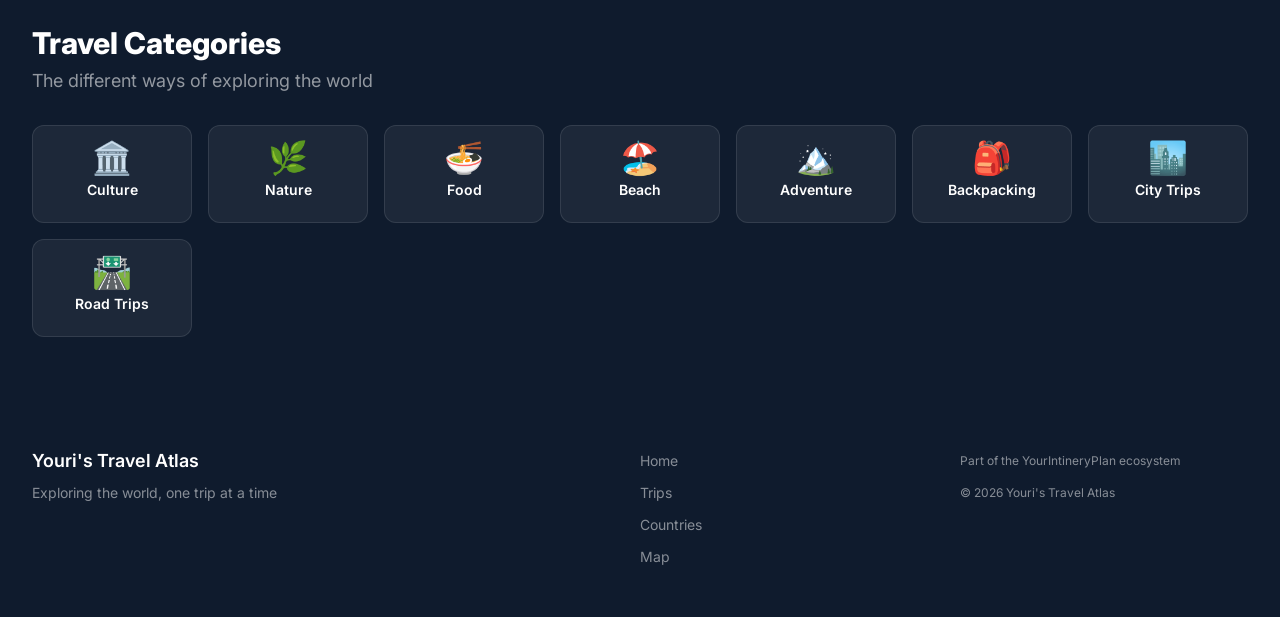
==== commit 6f29cc28: "feat: add Your Ideal Travel link banner on home page Adds a prominent banner section linking to the " ====
--- a/index.html
+++ b/index.html
@@ -142,6 +142,23 @@
         </div>
         <div id="futureList">
           <div class="loading-spinner"><div class="spinner"></div><p>Loading…</p></div>
+        </div>
+      </div>
+    </section>
+
+    <!-- TRIP PLANNER LINK -->
+    <section class="planner-section">
+      <div class="planner-inner">
+        <div class="planner-card">
+          <div class="planner-card-left">
+            <div class="planner-icon">✈️</div>
+            <div>
+              <div class="planner-label">Connected Project</div>
+              <h2 class="planner-title">Your Ideal Travel</h2>
+              <p class="planner-desc">Plan your next adventure with the trip planner — build itineraries, discover destinations and organise every detail before you go.</p>
+            </div>
+          </div>
+          <a href="https://ywarmelink.github.io/youridealtravel/" target="_blank" rel="noopener" class="btn btn-gold planner-btn">Open Trip Planner →</a>
         </div>
       </div>
     </section>
--- a/css/components.css
+++ b/css/components.css
@@ -4,7 +4,7 @@
   top: 0; left: 0; right: 0;
   height: var(--navbar-h);
   background: var(--atlas-navy);
-  z-index: 100;
+  z-index: 1100;
   border-bottom: 1px solid rgb(255 255 255 / 0.06);
 }
 
--- a/css/pages/home.css
+++ b/css/pages/home.css
@@ -334,6 +334,80 @@
   color: var(--atlas-white);
 }
 
+/* === TRIP PLANNER BANNER === */
+.planner-section {
+  padding: var(--sp-10) 0;
+}
+
+.planner-inner {
+  max-width: var(--container-max);
+  margin-inline: auto;
+  padding-inline: var(--container-pad);
+}
+
+.planner-card {
+  display: flex;
+  align-items: center;
+  justify-content: space-between;
+  gap: var(--sp-8);
+  background: linear-gradient(135deg, #0f2744 0%, #1a3a6b 100%);
+  border: 1px solid rgba(14,165,233,.25);
+  border-radius: var(--r-2xl);
+  padding: var(--sp-8) var(--sp-10);
+  box-shadow: 0 8px 32px rgba(0,0,0,.25), inset 0 1px 0 rgba(255,255,255,.06);
+}
+
+.planner-card-left {
+  display: flex;
+  align-items: center;
+  gap: var(--sp-6);
+  flex: 1;
+}
+
+.planner-icon {
+  font-size: 2.5rem;
+  flex-shrink: 0;
+}
+
+.planner-label {
+  font-size: var(--fs-xs);
+  font-weight: var(--fw-bold);
+  text-transform: uppercase;
+  letter-spacing: .08em;
+  color: var(--atlas-sky);
+  margin-bottom: var(--sp-1);
+}
+
+.planner-title {
+  font-size: var(--fs-2xl);
+  font-weight: var(--fw-xbold);
+  color: var(--atlas-white);
+  margin: 0 0 var(--sp-2);
+  line-height: 1.2;
+}
+
+.planner-desc {
+  font-size: var(--fs-sm);
+  color: rgba(255,255,255,.55);
+  margin: 0;
+  max-width: 480px;
+  line-height: 1.6;
+}
+
+.planner-btn {
+  flex-shrink: 0;
+  white-space: nowrap;
+}
+
+@media (max-width: 768px) {
+  .planner-card {
+    flex-direction: column;
+    align-items: flex-start;
+    padding: var(--sp-6);
+  }
+  .planner-btn { width: 100%; text-align: center; }
+}
+
 @media (max-width: 640px) {
   .hero-title { font-size: 2.2rem; }
   .stats-strip-inner { grid-template-columns: repeat(2, 1fr); }
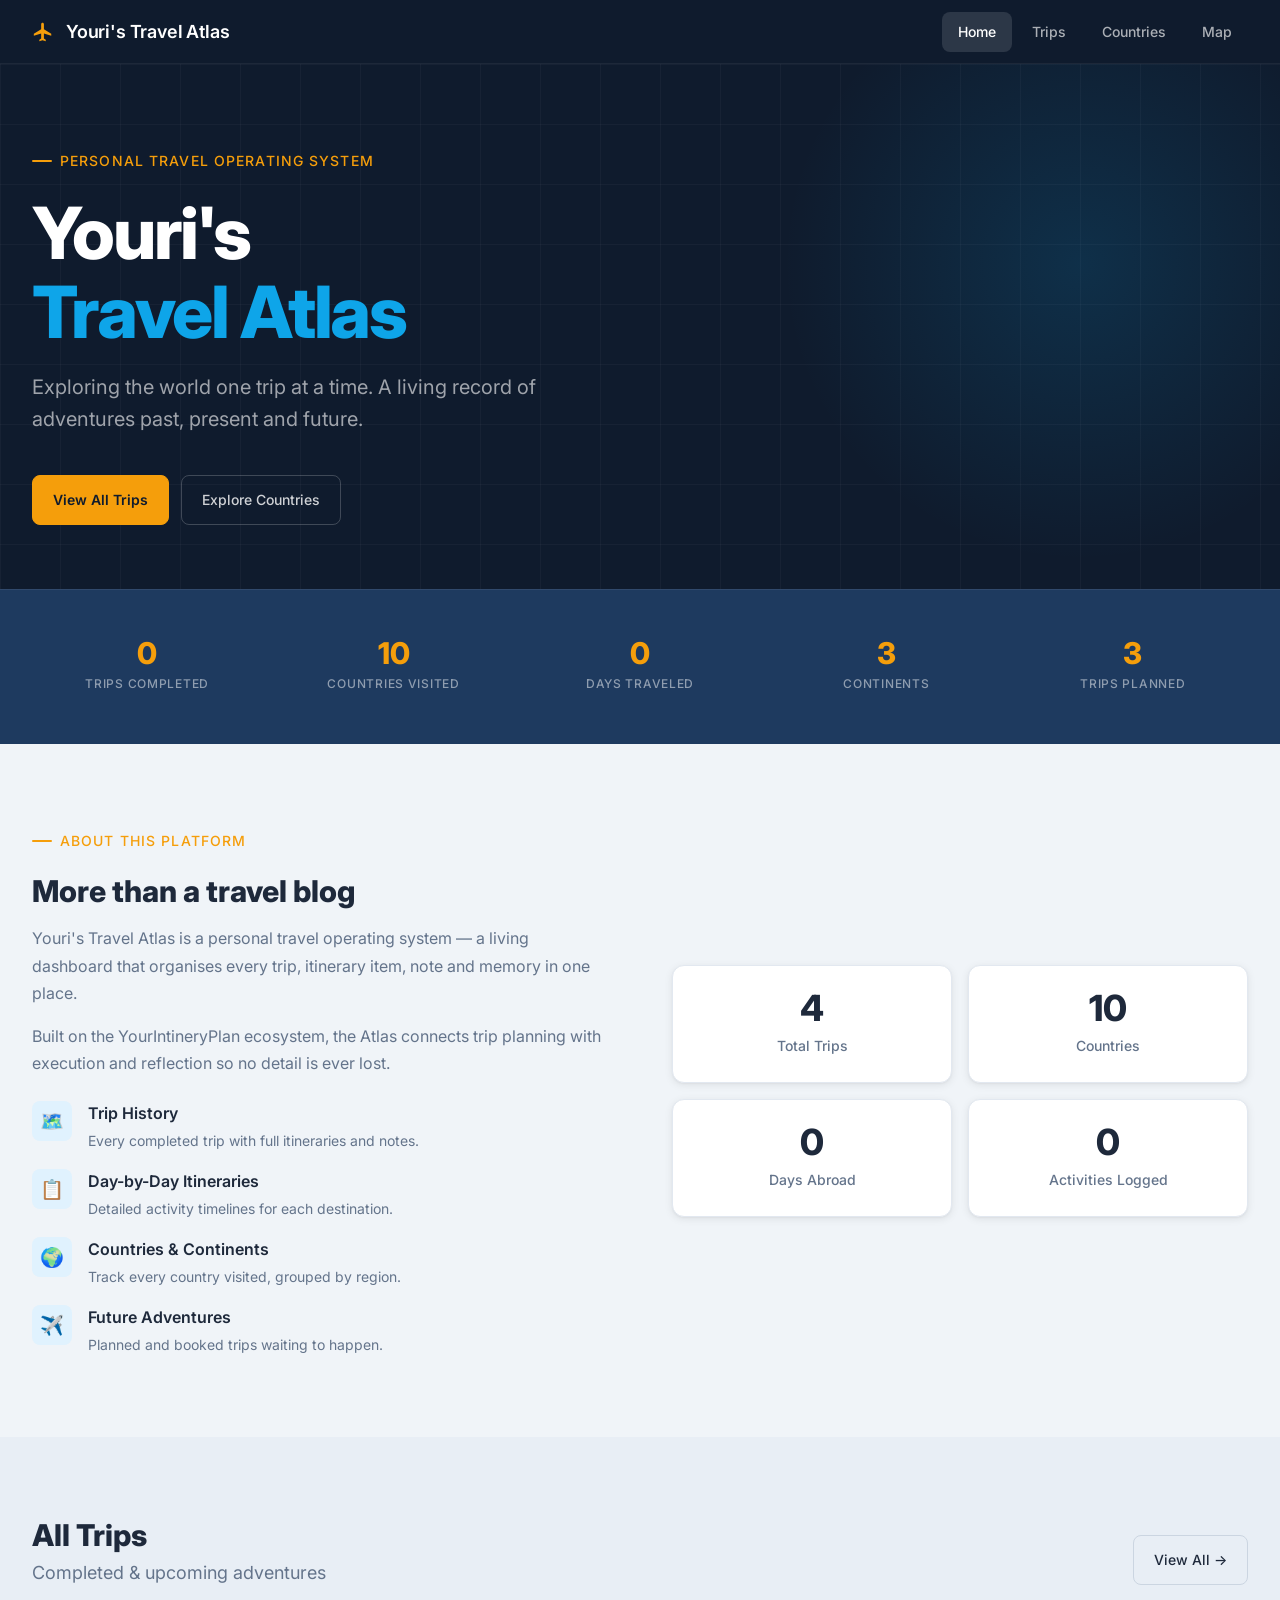
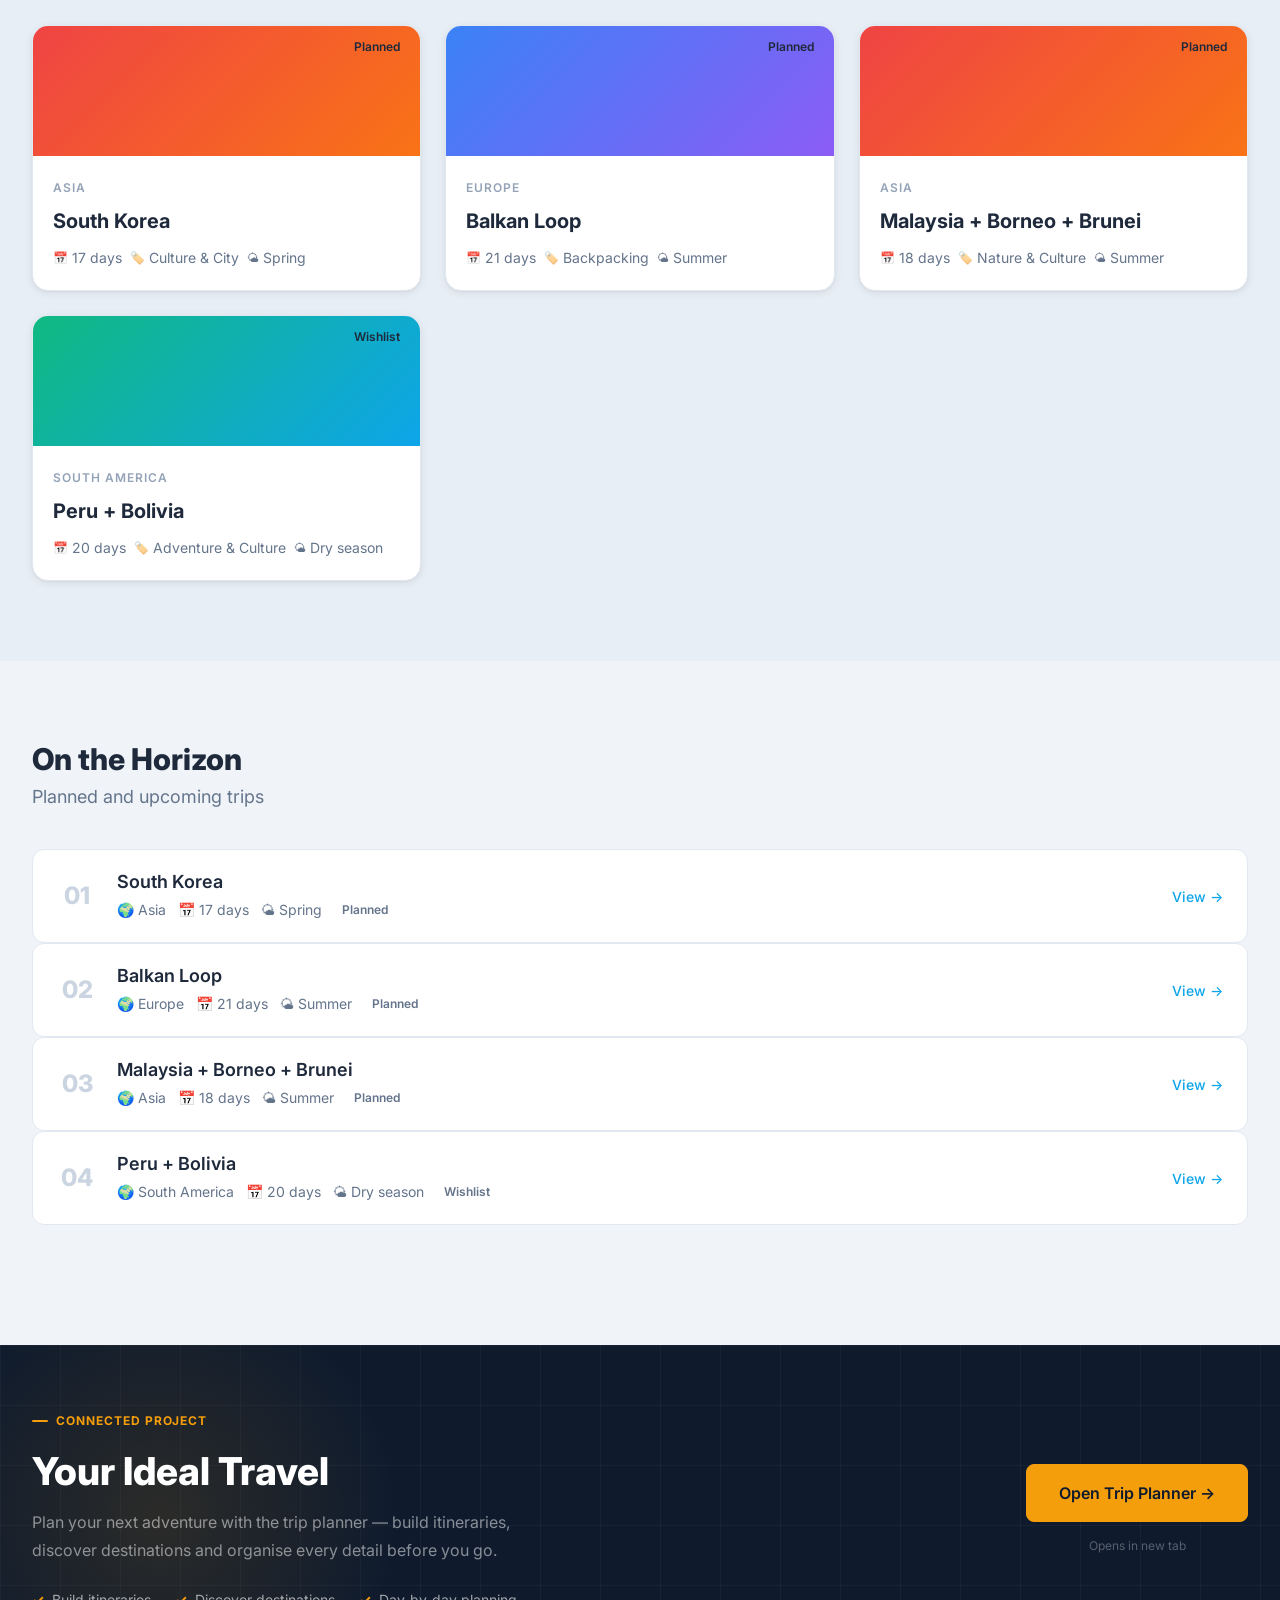
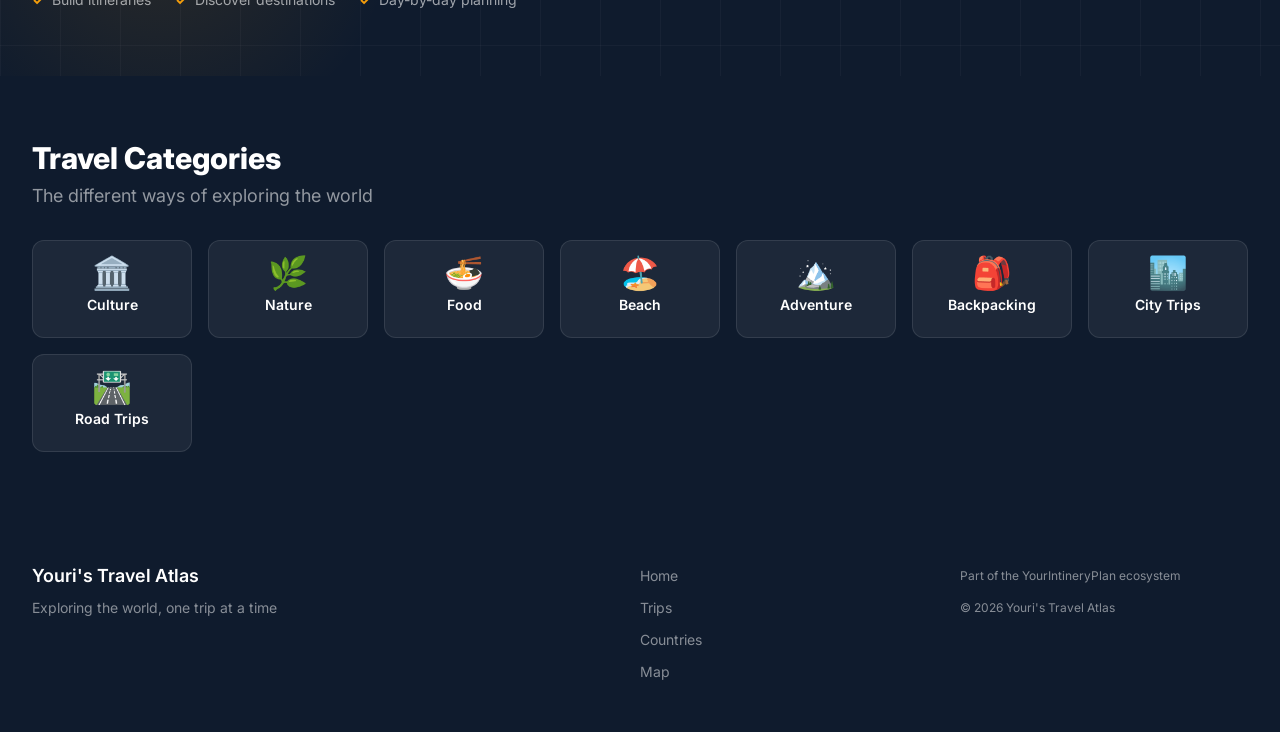
==== commit 47f1aeaa: "style: redesign trip planner banner — full dark section with grid pattern Co-Authored-By: Claude Son" ====
--- a/index.html
+++ b/index.html
@@ -149,16 +149,19 @@
     <!-- TRIP PLANNER LINK -->
     <section class="planner-section">
       <div class="planner-inner">
-        <div class="planner-card">
-          <div class="planner-card-left">
-            <div class="planner-icon">✈️</div>
-            <div>
-              <div class="planner-label">Connected Project</div>
-              <h2 class="planner-title">Your Ideal Travel</h2>
-              <p class="planner-desc">Plan your next adventure with the trip planner — build itineraries, discover destinations and organise every detail before you go.</p>
-            </div>
-          </div>
+        <div class="planner-text">
+          <div class="planner-label">Connected Project</div>
+          <h2 class="planner-title">Your Ideal Travel</h2>
+          <p class="planner-desc">Plan your next adventure with the trip planner — build itineraries, discover destinations and organise every detail before you go.</p>
+          <div class="planner-features">
+            <span class="planner-feature">Build itineraries</span>
+            <span class="planner-feature">Discover destinations</span>
+            <span class="planner-feature">Day-by-day planning</span>
+          </div>
+        </div>
+        <div class="planner-action">
           <a href="https://ywarmelink.github.io/youridealtravel/" target="_blank" rel="noopener" class="btn btn-gold planner-btn">Open Trip Planner →</a>
+          <span class="planner-note">Opens in new tab</span>
         </div>
       </div>
     </section>
--- a/css/pages/home.css
+++ b/css/pages/home.css
@@ -336,75 +336,137 @@
 
 /* === TRIP PLANNER BANNER === */
 .planner-section {
-  padding: var(--sp-10) 0;
+  background: var(--atlas-navy);
+  padding: var(--sp-16) 0;
+  position: relative;
+  overflow: hidden;
+  margin-top: var(--sp-10);
+}
+
+/* decorative grid, same as hero */
+.planner-section::before {
+  content: '';
+  position: absolute;
+  inset: 0;
+  background-image:
+    linear-gradient(rgb(255 255 255 / 0.03) 1px, transparent 1px),
+    linear-gradient(90deg, rgb(255 255 255 / 0.03) 1px, transparent 1px);
+  background-size: 60px 60px;
+  pointer-events: none;
+}
+
+/* radial glow left side */
+.planner-section::after {
+  content: '';
+  position: absolute;
+  bottom: -80px;
+  left: -80px;
+  width: 480px;
+  height: 480px;
+  background: radial-gradient(circle, rgb(245 158 11 / 0.12) 0%, transparent 70%);
+  pointer-events: none;
 }
 
 .planner-inner {
   max-width: var(--container-max);
   margin-inline: auto;
   padding-inline: var(--container-pad);
-}
-
-.planner-card {
-  display: flex;
-  align-items: center;
-  justify-content: space-between;
-  gap: var(--sp-8);
-  background: linear-gradient(135deg, #0f2744 0%, #1a3a6b 100%);
-  border: 1px solid rgba(14,165,233,.25);
-  border-radius: var(--r-2xl);
-  padding: var(--sp-8) var(--sp-10);
-  box-shadow: 0 8px 32px rgba(0,0,0,.25), inset 0 1px 0 rgba(255,255,255,.06);
-}
-
-.planner-card-left {
-  display: flex;
-  align-items: center;
-  gap: var(--sp-6);
-  flex: 1;
-}
-
-.planner-icon {
-  font-size: 2.5rem;
-  flex-shrink: 0;
+  position: relative;
+  z-index: 1;
+  display: grid;
+  grid-template-columns: 1fr auto;
+  align-items: center;
+  gap: var(--sp-12);
+}
+
+.planner-text {
+  display: flex;
+  flex-direction: column;
+  gap: var(--sp-4);
 }
 
 .planner-label {
+  display: inline-flex;
+  align-items: center;
+  gap: var(--sp-2);
   font-size: var(--fs-xs);
   font-weight: var(--fw-bold);
   text-transform: uppercase;
   letter-spacing: .08em;
-  color: var(--atlas-sky);
-  margin-bottom: var(--sp-1);
+  color: var(--atlas-gold);
+}
+
+.planner-label::before {
+  content: '';
+  display: inline-block;
+  width: 16px;
+  height: 2px;
+  background: var(--atlas-gold);
+  border-radius: var(--r-full);
 }
 
 .planner-title {
-  font-size: var(--fs-2xl);
+  font-size: clamp(1.75rem, 3vw, 2.5rem);
   font-weight: var(--fw-xbold);
   color: var(--atlas-white);
-  margin: 0 0 var(--sp-2);
-  line-height: 1.2;
+  margin: 0;
+  line-height: 1.15;
 }
 
 .planner-desc {
-  font-size: var(--fs-sm);
-  color: rgba(255,255,255,.55);
+  font-size: var(--fs-base);
+  color: rgba(255,255,255,.5);
   margin: 0;
-  max-width: 480px;
-  line-height: 1.6;
+  max-width: 520px;
+  line-height: 1.7;
+}
+
+.planner-features {
+  display: flex;
+  gap: var(--sp-6);
+  flex-wrap: wrap;
+  margin-top: var(--sp-2);
+}
+
+.planner-feature {
+  display: flex;
+  align-items: center;
+  gap: var(--sp-2);
+  font-size: var(--fs-sm);
+  color: rgba(255,255,255,.6);
+}
+
+.planner-feature::before {
+  content: '✓';
+  color: var(--atlas-gold);
+  font-weight: var(--fw-bold);
+}
+
+.planner-action {
+  display: flex;
+  flex-direction: column;
+  align-items: center;
+  gap: var(--sp-3);
+  flex-shrink: 0;
 }
 
 .planner-btn {
-  flex-shrink: 0;
   white-space: nowrap;
+  padding: var(--sp-4) var(--sp-8) !important;
+  font-size: var(--fs-base) !important;
+}
+
+.planner-note {
+  font-size: var(--fs-xs);
+  color: rgba(255,255,255,.3);
 }
 
 @media (max-width: 768px) {
-  .planner-card {
-    flex-direction: column;
-    align-items: flex-start;
-    padding: var(--sp-6);
+  .planner-inner {
+    grid-template-columns: 1fr;
+    gap: var(--sp-8);
   }
+  .planner-action { align-items: flex-start; }
   .planner-btn { width: 100%; text-align: center; }
 }
 
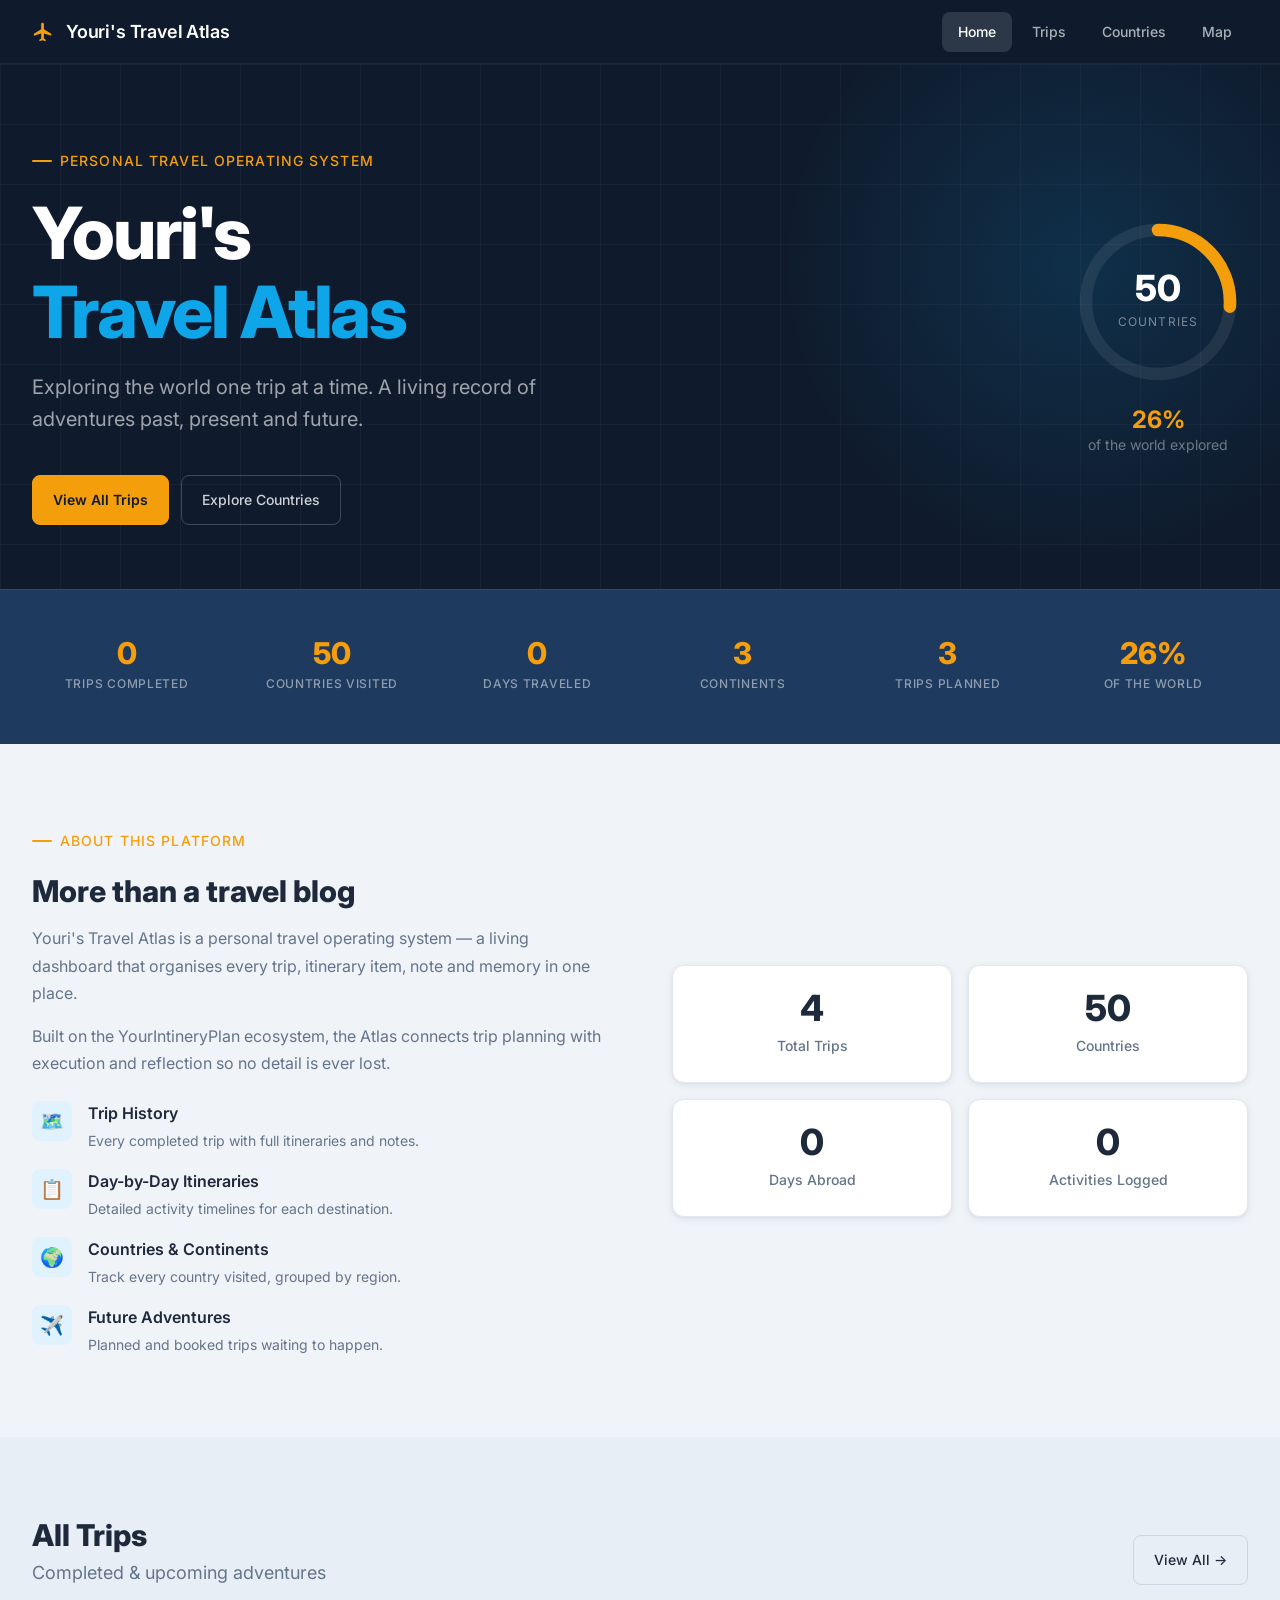
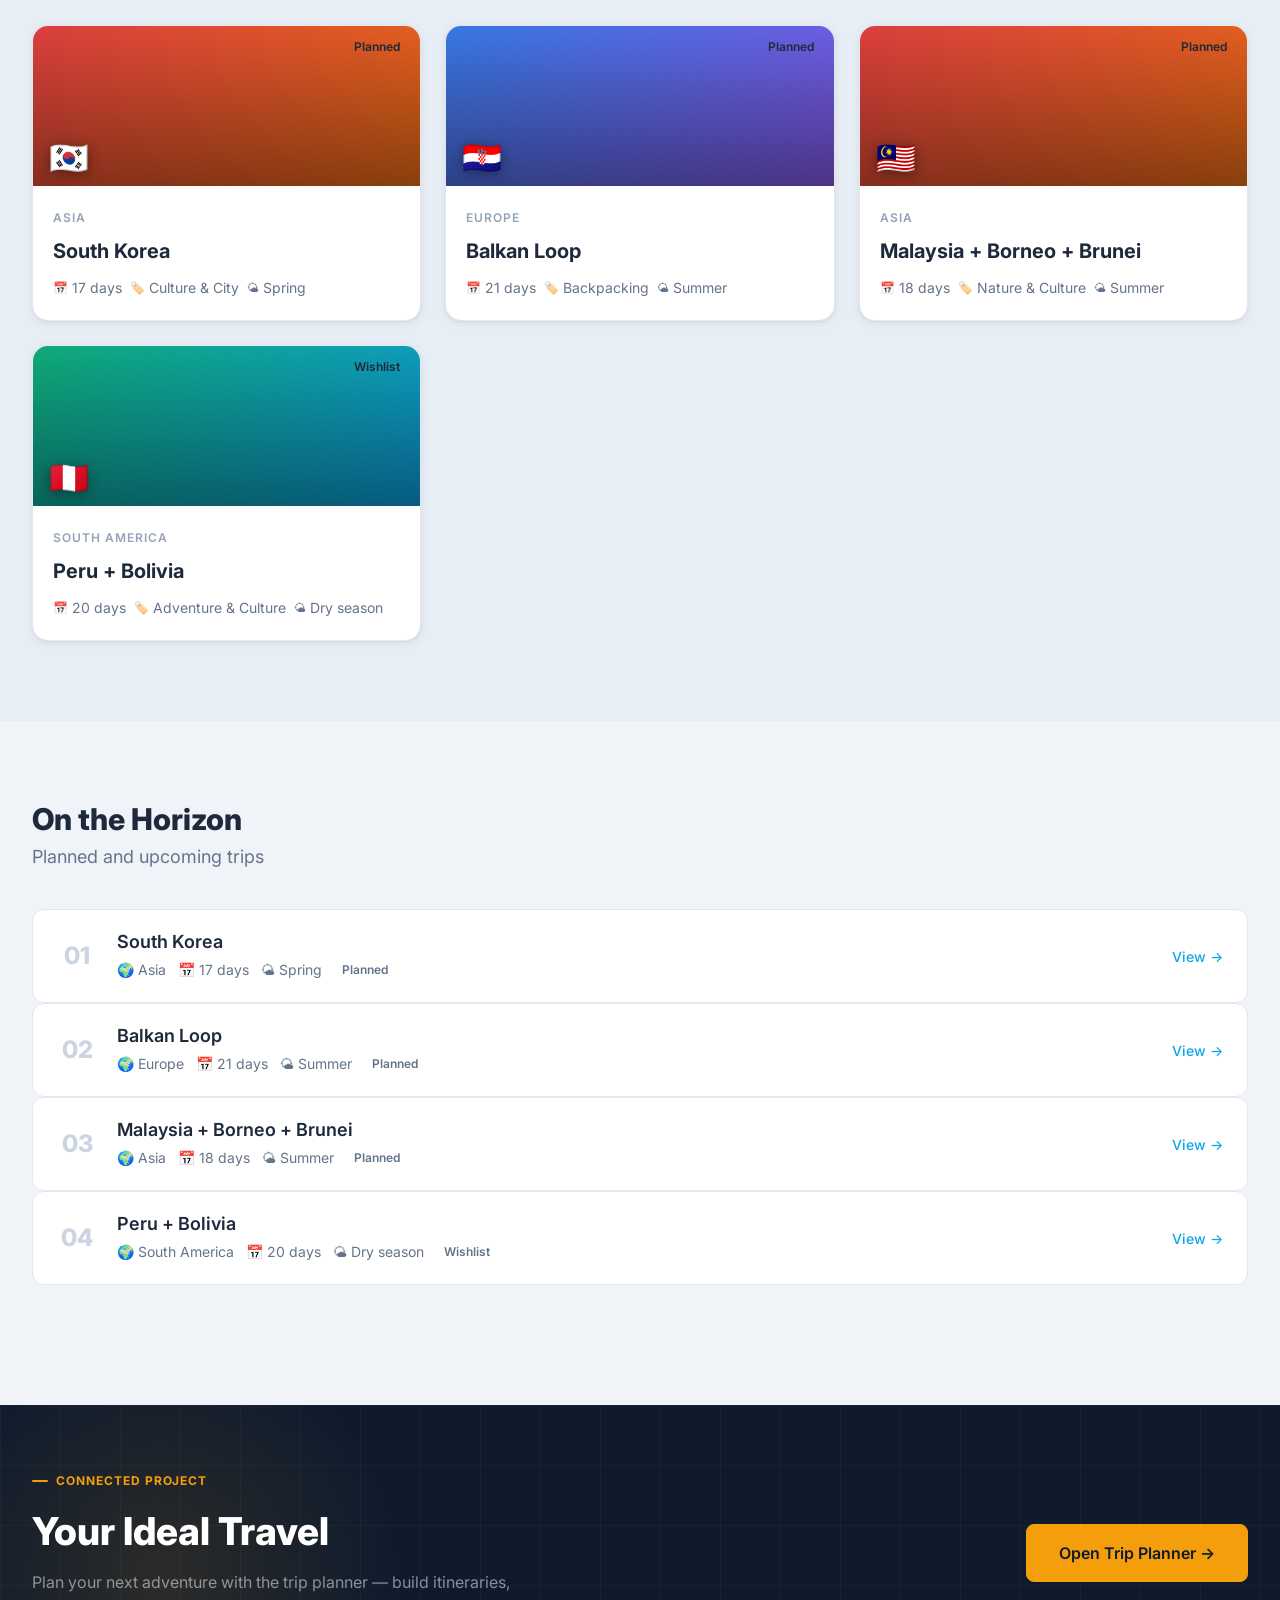
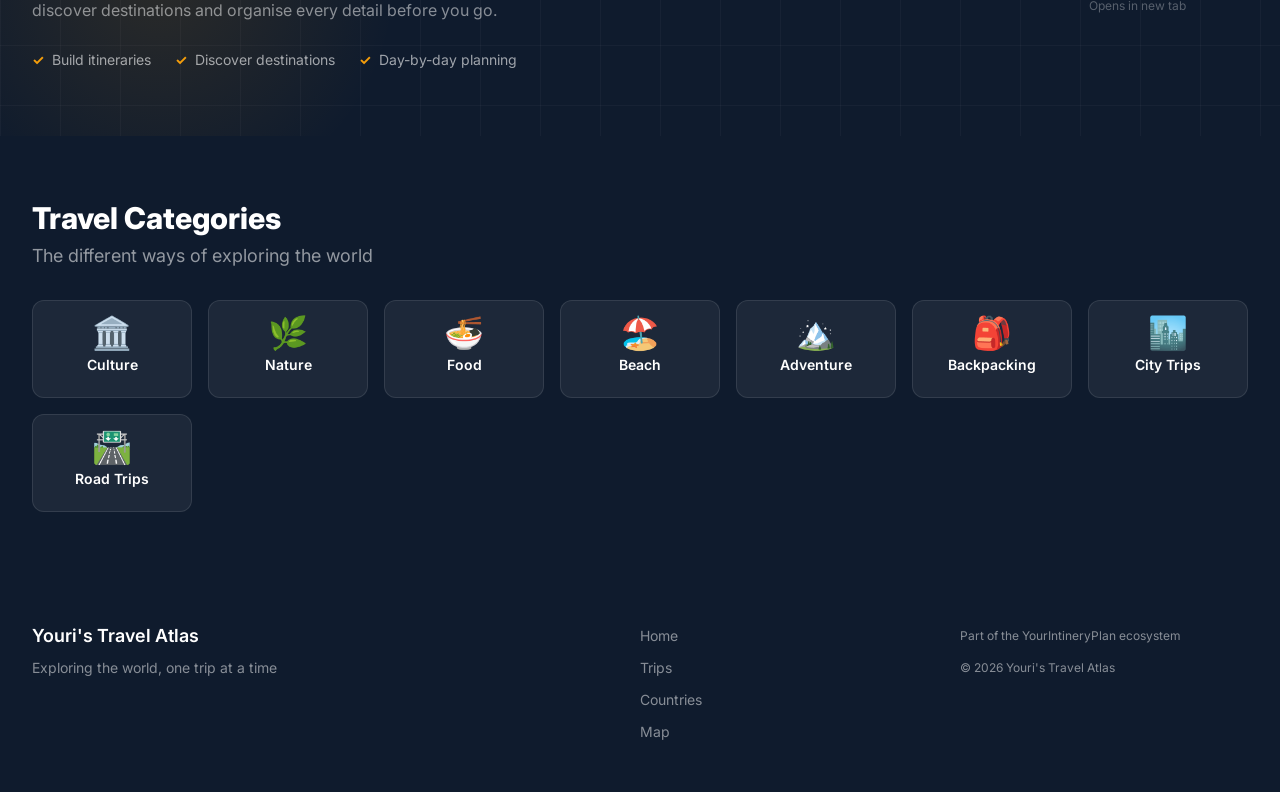
==== commit 0947ffee: "feat: visual improvements — world ring, trip flags, stats, clickable categories - Hero: animated SVG" ====
--- a/index.html
+++ b/index.html
@@ -24,16 +24,35 @@
     <!-- HERO -->
     <section class="hero">
       <div class="hero-inner">
-        <div class="hero-label">Personal Travel Operating System</div>
-        <h1 class="hero-title">
-          Youri's<br><span>Travel Atlas</span>
-        </h1>
-        <p class="hero-subtitle">
-          Exploring the world one trip at a time. A living record of adventures past, present and future.
-        </p>
-        <div class="hero-cta">
-          <a href="trips.html" class="btn btn-gold">View All Trips</a>
-          <a href="countries.html" class="btn btn-outline" style="color:rgba(255,255,255,.8);border-color:rgba(255,255,255,.2)">Explore Countries</a>
+        <div class="hero-text">
+          <div class="hero-label">Personal Travel Operating System</div>
+          <h1 class="hero-title">
+            Youri's<br><span>Travel Atlas</span>
+          </h1>
+          <p class="hero-subtitle">
+            Exploring the world one trip at a time. A living record of adventures past, present and future.
+          </p>
+          <div class="hero-cta">
+            <a href="trips.html" class="btn btn-gold">View All Trips</a>
+            <a href="countries.html" class="btn btn-outline" style="color:rgba(255,255,255,.8);border-color:rgba(255,255,255,.2)">Explore Countries</a>
+          </div>
+        </div>
+
+        <div class="hero-visual" aria-hidden="true">
+          <div class="world-ring">
+            <svg class="world-ring-svg" viewBox="0 0 200 200" width="180" height="180">
+              <circle class="world-ring-track" cx="100" cy="100" r="80"/>
+              <circle class="world-ring-progress" cx="100" cy="100" r="80" id="worldRingProgress"/>
+            </svg>
+            <div class="world-ring-center">
+              <div class="world-ring-number" id="worldRingNumber">—</div>
+              <div class="world-ring-sub">countries</div>
+            </div>
+          </div>
+          <div class="world-ring-footer">
+            <span class="world-ring-pct" id="worldRingPct">—</span>
+            <span class="world-ring-caption">of the world explored</span>
+          </div>
         </div>
       </div>
     </section>
@@ -172,14 +191,14 @@
         <h2 class="section-title">Travel Categories</h2>
         <p class="section-subtitle">The different ways of exploring the world</p>
         <div class="categories-grid">
-          <div class="category-tile"><div class="category-tile-icon">🏛️</div><div class="category-tile-name">Culture</div></div>
-          <div class="category-tile"><div class="category-tile-icon">🌿</div><div class="category-tile-name">Nature</div></div>
-          <div class="category-tile"><div class="category-tile-icon">🍜</div><div class="category-tile-name">Food</div></div>
-          <div class="category-tile"><div class="category-tile-icon">🏖️</div><div class="category-tile-name">Beach</div></div>
-          <div class="category-tile"><div class="category-tile-icon">🏔️</div><div class="category-tile-name">Adventure</div></div>
-          <div class="category-tile"><div class="category-tile-icon">🎒</div><div class="category-tile-name">Backpacking</div></div>
-          <div class="category-tile"><div class="category-tile-icon">🏙️</div><div class="category-tile-name">City Trips</div></div>
-          <div class="category-tile"><div class="category-tile-icon">🛣️</div><div class="category-tile-name">Road Trips</div></div>
+          <a href="trips.html?q=Culture"      class="category-tile"><div class="category-tile-icon">🏛️</div><div class="category-tile-name">Culture</div></a>
+          <a href="trips.html?q=Nature"       class="category-tile"><div class="category-tile-icon">🌿</div><div class="category-tile-name">Nature</div></a>
+          <a href="trips.html?q=Food"         class="category-tile"><div class="category-tile-icon">🍜</div><div class="category-tile-name">Food</div></a>
+          <a href="trips.html?q=Beach"        class="category-tile"><div class="category-tile-icon">🏖️</div><div class="category-tile-name">Beach</div></a>
+          <a href="trips.html?q=Adventure"    class="category-tile"><div class="category-tile-icon">🏔️</div><div class="category-tile-name">Adventure</div></a>
+          <a href="trips.html?q=Backpacking"  class="category-tile"><div class="category-tile-icon">🎒</div><div class="category-tile-name">Backpacking</div></a>
+          <a href="trips.html?q=City"         class="category-tile"><div class="category-tile-icon">🏙️</div><div class="category-tile-name">City Trips</div></a>
+          <a href="trips.html?q=Road"         class="category-tile"><div class="category-tile-icon">🛣️</div><div class="category-tile-name">Road Trips</div></a>
         </div>
       </div>
     </section>
--- a/css/components.css
+++ b/css/components.css
@@ -278,11 +278,34 @@
 }
 
 .trip-card-banner {
-  height: 130px;
+  height: 160px;
   position: relative;
   display: flex;
   align-items: flex-end;
   padding: var(--sp-4);
+  overflow: hidden;
+}
+
+.trip-card-banner-img {
+  background-size: cover;
+  background-position: center;
+}
+
+.trip-card-banner-overlay {
+  position: absolute;
+  inset: 0;
+  background: linear-gradient(to top, rgba(0,0,0,0.45) 0%, rgba(0,0,0,0.08) 100%);
+  pointer-events: none;
+}
+
+.trip-card-flag {
+  position: absolute;
+  bottom: var(--sp-3);
+  left: var(--sp-4);
+  font-size: 2rem;
+  line-height: 1;
+  filter: drop-shadow(0 2px 6px rgba(0,0,0,0.4));
+  z-index: 1;
 }
 
 .trip-card-banner-asia     { background: var(--grad-asia); }
@@ -296,6 +319,7 @@
   position: absolute;
   top: var(--sp-3);
   right: var(--sp-3);
+  z-index: 1;
 }
 
 .trip-card-body {
--- a/css/pages/home.css
+++ b/css/pages/home.css
@@ -36,6 +36,87 @@
   padding-inline: var(--container-pad);
   position: relative;
   z-index: 1;
+  display: grid;
+  grid-template-columns: 1fr auto;
+  gap: var(--sp-16);
+  align-items: center;
+}
+
+/* === WORLD RING === */
+.hero-visual {
+  flex-shrink: 0;
+  display: flex;
+  flex-direction: column;
+  align-items: center;
+  gap: var(--sp-4);
+}
+
+.world-ring {
+  position: relative;
+  display: flex;
+  align-items: center;
+  justify-content: center;
+}
+
+.world-ring-svg {
+  transform: rotate(-90deg);
+}
+
+.world-ring-track {
+  fill: none;
+  stroke: rgba(255, 255, 255, 0.08);
+  stroke-width: 14;
+}
+
+.world-ring-progress {
+  fill: none;
+  stroke: var(--atlas-gold);
+  stroke-width: 14;
+  stroke-linecap: round;
+  transition: stroke-dashoffset 1.4s cubic-bezier(0.4, 0, 0.2, 1);
+}
+
+.world-ring-center {
+  position: absolute;
+  text-align: center;
+  pointer-events: none;
+}
+
+.world-ring-number {
+  font-size: var(--fs-4xl);
+  font-weight: var(--fw-xbold);
+  color: var(--atlas-white);
+  line-height: 1;
+}
+
+.world-ring-sub {
+  font-size: var(--fs-xs);
+  color: rgba(255, 255, 255, 0.45);
+  text-transform: uppercase;
+  letter-spacing: 0.1em;
+  margin-top: var(--sp-1);
+}
+
+.world-ring-footer {
+  text-align: center;
+}
+
+.world-ring-pct {
+  display: block;
+  font-size: var(--fs-2xl);
+  font-weight: var(--fw-bold);
+  color: var(--atlas-gold);
+  line-height: 1;
+}
+
+.world-ring-caption {
+  font-size: var(--fs-sm);
+  color: rgba(255, 255, 255, 0.4);
+}
+
+@media (max-width: 900px) {
+  .hero-inner { grid-template-columns: 1fr; }
+  .hero-visual { display: none; }
 }
 
 .hero-label {
@@ -318,12 +399,16 @@
   border-radius: var(--r-xl);
   padding: var(--sp-5);
   text-align: center;
-  transition: background var(--t-base), transform var(--t-base);
+  transition: background var(--t-base), transform var(--t-base), border-color var(--t-base);
+  text-decoration: none;
+  cursor: pointer;
+  display: block;
 }
 
 .category-tile:hover {
-  background: rgb(255 255 255 / 0.1);
-  transform: translateY(-2px);
+  background: rgb(255 255 255 / 0.12);
+  border-color: rgba(245, 158, 11, 0.4);
+  transform: translateY(-3px);
 }
 
 .category-tile-icon { font-size: 2rem; margin-bottom: var(--sp-2); }
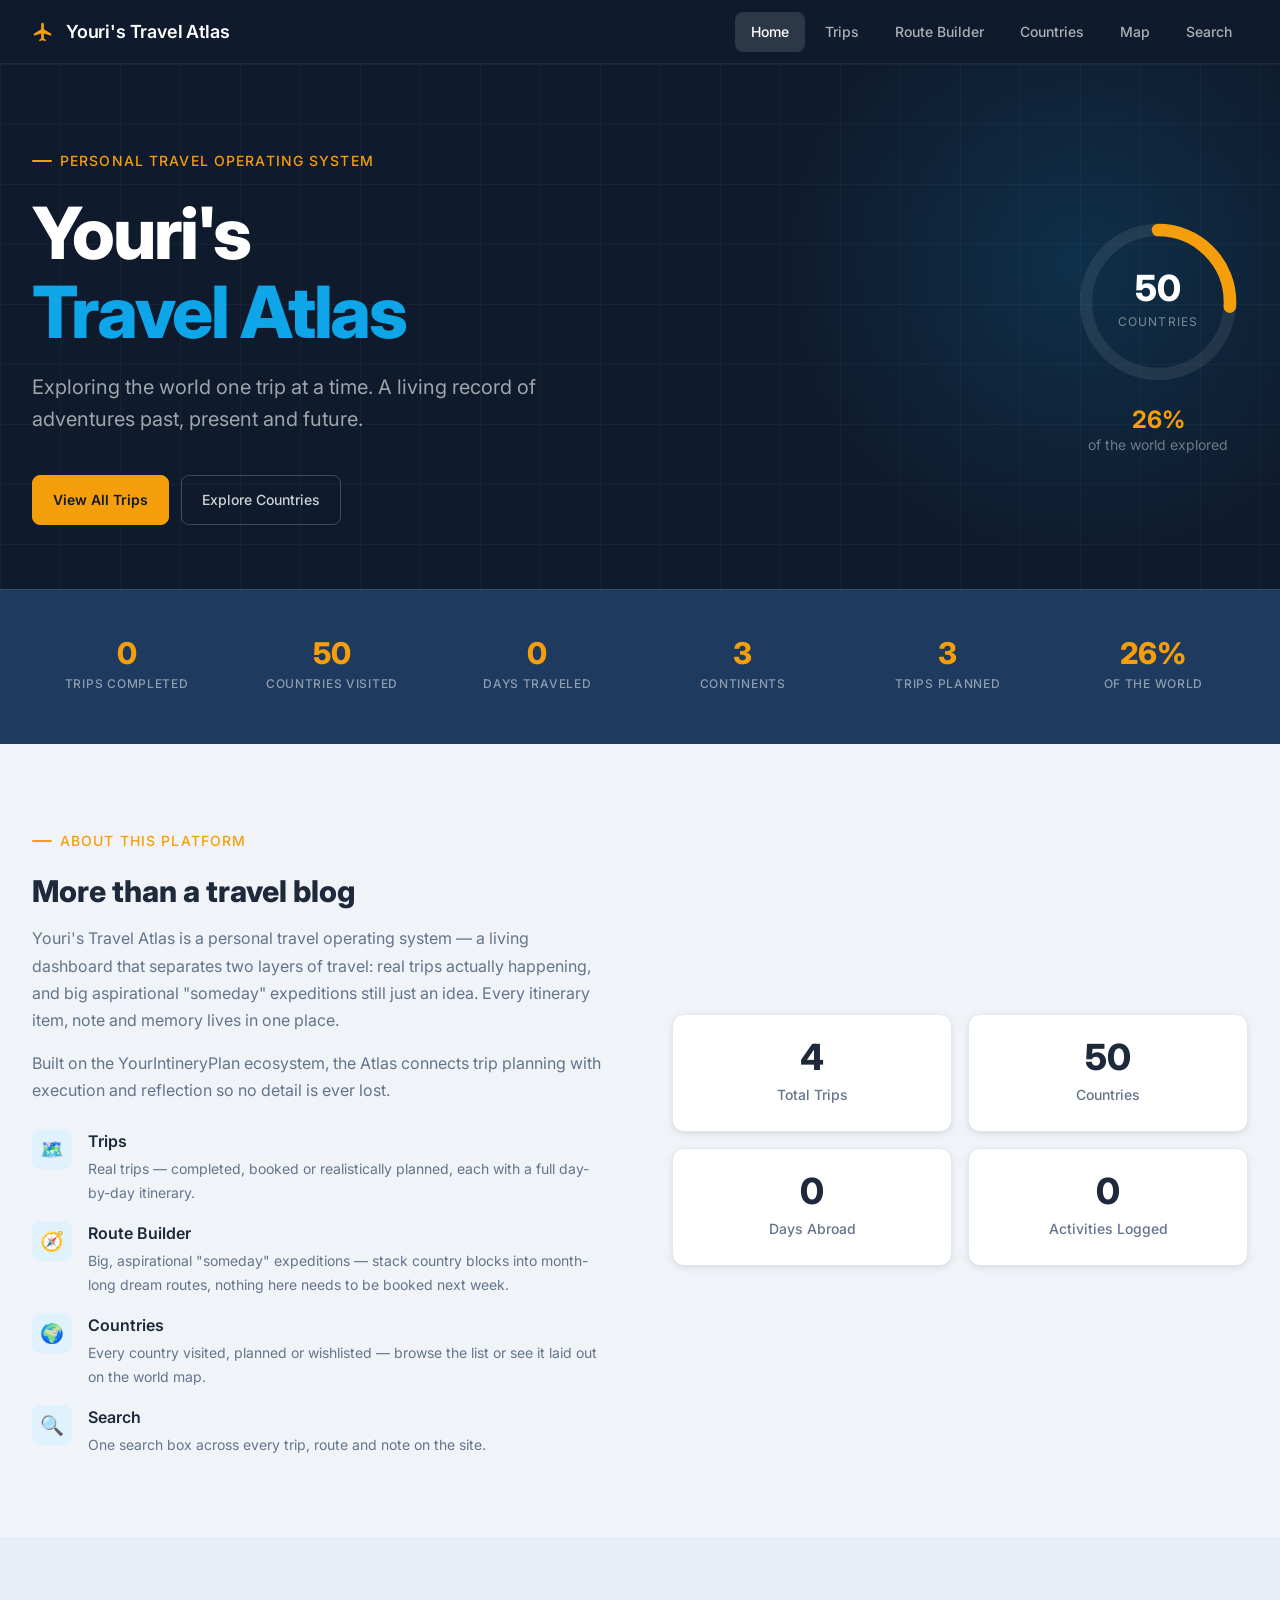
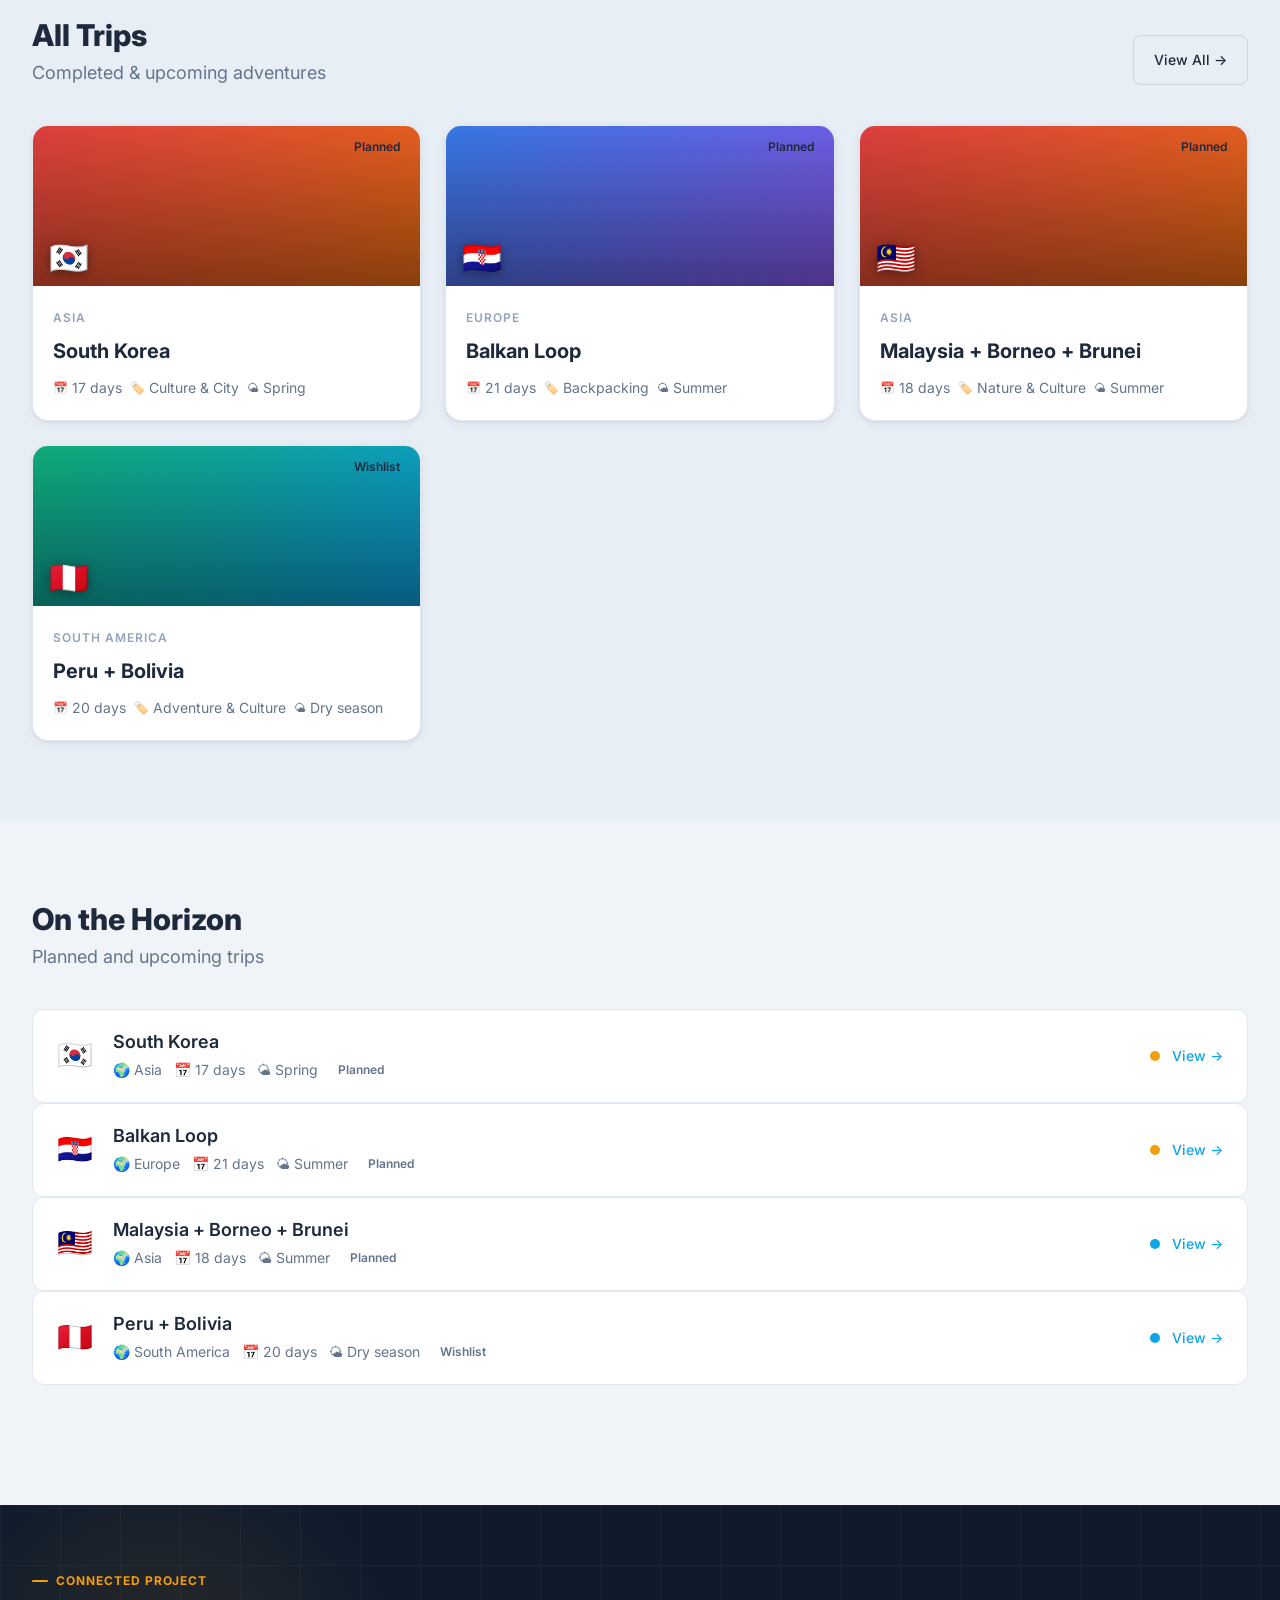
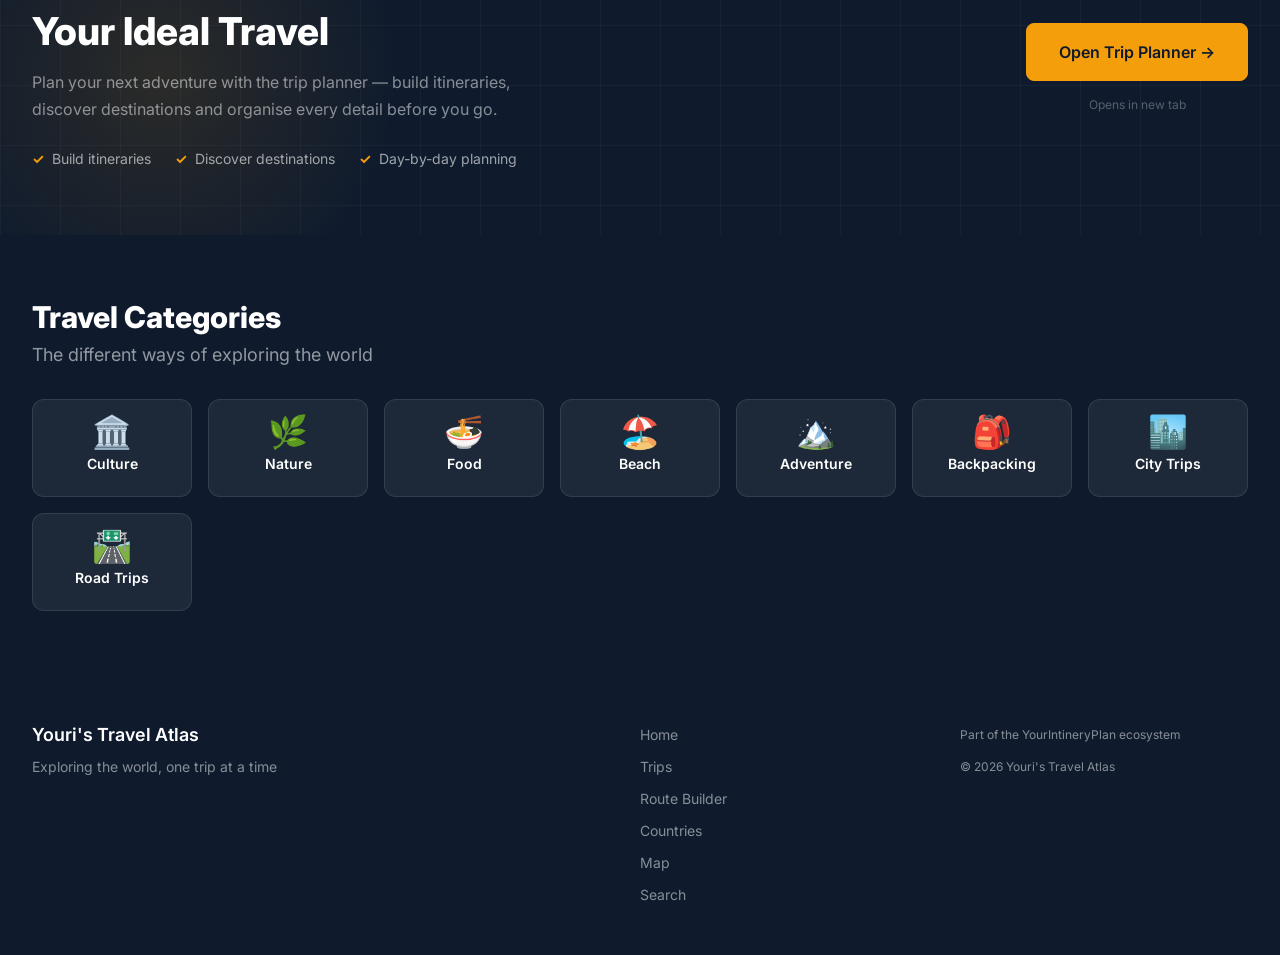
==== commit d58ac8a8: "Home page: explain what the site is, especially Trips vs Route Builder The distinction (real/plannab" ====
--- a/index.html
+++ b/index.html
@@ -75,36 +75,36 @@
         <div class="about-text">
           <div class="hero-label">About This Platform</div>
           <h2 class="section-title">More than a travel blog</h2>
-          <p>Youri's Travel Atlas is a personal travel operating system — a living dashboard that organises every trip, itinerary item, note and memory in one place.</p>
+          <p>Youri's Travel Atlas is a personal travel operating system — a living dashboard that separates two layers of travel: real trips actually happening, and big aspirational "someday" expeditions still just an idea. Every itinerary item, note and memory lives in one place.</p>
           <p>Built on the YourIntineryPlan ecosystem, the Atlas connects trip planning with execution and reflection so no detail is ever lost.</p>
 
           <div class="about-features">
             <div class="about-feature">
               <div class="about-feature-icon">🗺️</div>
               <div>
-                <div class="about-feature-title">Trip History</div>
-                <div class="about-feature-desc">Every completed trip with full itineraries and notes.</div>
-              </div>
-            </div>
-            <div class="about-feature">
-              <div class="about-feature-icon">📋</div>
-              <div>
-                <div class="about-feature-title">Day-by-Day Itineraries</div>
-                <div class="about-feature-desc">Detailed activity timelines for each destination.</div>
+                <div class="about-feature-title">Trips</div>
+                <div class="about-feature-desc">Real trips — completed, booked or realistically planned, each with a full day-by-day itinerary.</div>
+              </div>
+            </div>
+            <div class="about-feature">
+              <div class="about-feature-icon">🧭</div>
+              <div>
+                <div class="about-feature-title">Route Builder</div>
+                <div class="about-feature-desc">Big, aspirational "someday" expeditions — stack country blocks into month-long dream routes, nothing here needs to be booked next week.</div>
               </div>
             </div>
             <div class="about-feature">
               <div class="about-feature-icon">🌍</div>
               <div>
-                <div class="about-feature-title">Countries & Continents</div>
-                <div class="about-feature-desc">Track every country visited, grouped by region.</div>
-              </div>
-            </div>
-            <div class="about-feature">
-              <div class="about-feature-icon">✈️</div>
-              <div>
-                <div class="about-feature-title">Future Adventures</div>
-                <div class="about-feature-desc">Planned and booked trips waiting to happen.</div>
+                <div class="about-feature-title">Countries</div>
+                <div class="about-feature-desc">Every country visited, planned or wishlisted — browse the list or see it laid out on the world map.</div>
+              </div>
+            </div>
+            <div class="about-feature">
+              <div class="about-feature-icon">🔍</div>
+              <div>
+                <div class="about-feature-title">Search</div>
+                <div class="about-feature-desc">One search box across every trip, route and note on the site.</div>
               </div>
             </div>
           </div>
--- a/css/base.css
+++ b/css/base.css
@@ -1,4 +1,9 @@
 *, *::before, *::after { box-sizing: border-box; margin: 0; padding: 0; }
+
+/* Author rules that set an explicit `display` (flex/grid/etc.) otherwise beat the
+   browser's default [hidden] { display: none }, so el.hidden = true silently does
+   nothing. This keeps [hidden] authoritative everywhere. */
+[hidden] { display: none !important; }
 
 html {
   font-size: 16px;
--- a/css/components.css
+++ b/css/components.css
@@ -288,7 +288,8 @@
 
 .trip-card-banner-img {
   background-size: cover;
-  background-position: center;
+  background-position: center center;
+  height: 200px;
 }
 
 .trip-card-banner-overlay {
@@ -665,6 +666,59 @@
   color: var(--atlas-blue);
 }
 
+/* === ROUTE MAP (shared — js/utils/routeMap.js; first used by Trips, see TRIP_ROUTE_MAP.md) === */
+.atlas-map-div {
+  position: relative;
+  width: 100%;
+  height: 320px;
+  border-radius: var(--r-xl);
+  overflow: hidden;
+  border: 1px solid var(--atlas-border);
+  background: #b9d9e8;
+}
+
+.atlas-map-div.leaflet-container {
+  background: #b9d9e8;
+  font-family: var(--font-sans);
+  outline: none;
+}
+
+.atlas-map-empty {
+  position: absolute;
+  inset: 0;
+  z-index: 1000; /* above Leaflet's internal panes (tilePane/overlayPane/markerPane etc., z-index 200-700) */
+  display: flex;
+  align-items: center;
+  justify-content: center;
+  text-align: center;
+  padding: var(--sp-8);
+  font-size: var(--fs-sm);
+  color: var(--atlas-text-muted);
+  background: var(--atlas-bg-alt);
+}
+
+.atlas-map-stop-icon span {
+  display: flex;
+  align-items: center;
+  justify-content: center;
+  width: 22px;
+  height: 22px;
+  border-radius: var(--r-full);
+  border: 2px solid var(--atlas-white);
+  box-shadow: var(--shadow-sm);
+  color: var(--atlas-white);
+  font-size: var(--fs-xs);
+  font-weight: var(--fw-bold);
+}
+
+.atlas-map-stop-icon--home span {
+  width: 26px;
+  height: 26px;
+  background: var(--atlas-navy);
+  font-size: var(--fs-sm);
+  border-width: 2px;
+}
+
 /* === TABS === */
 .tabs {
   display: flex;
--- a/css/pages/home.css
+++ b/css/pages/home.css
@@ -335,13 +335,35 @@
 
 .future-item:hover { box-shadow: var(--shadow-md); }
 
-.future-item-num {
-  font-size: var(--fs-2xl);
-  font-weight: var(--fw-xbold);
-  color: var(--atlas-border-dark);
-  min-width: 40px;
-  text-align: center;
-}
+.future-item-flag {
+  font-size: 1.8rem;
+  line-height: 1;
+  flex-shrink: 0;
+}
+
+.future-item-right {
+  display: flex;
+  align-items: center;
+  gap: var(--sp-3);
+  flex-shrink: 0;
+}
+
+.priority-dot {
+  display: inline-block;
+  width: 10px;
+  height: 10px;
+  border-radius: var(--r-full);
+  flex-shrink: 0;
+}
+
+.future-item-link {
+  color: var(--atlas-blue);
+  font-size: var(--fs-sm);
+  font-weight: var(--fw-medium);
+  transition: color var(--t-fast);
+  white-space: nowrap;
+}
+.future-item-link:hover { color: var(--atlas-blue-dark); }
 
 .future-item-content { flex: 1; }
 
@@ -360,13 +382,6 @@
   gap: var(--sp-3);
 }
 
-.future-item-action a {
-  color: var(--atlas-blue);
-  font-size: var(--fs-sm);
-  font-weight: var(--fw-medium);
-  transition: color var(--t-fast);
-}
-.future-item-action a:hover { color: var(--atlas-blue-dark); }
 
 /* === CATEGORIES === */
 .categories-section {
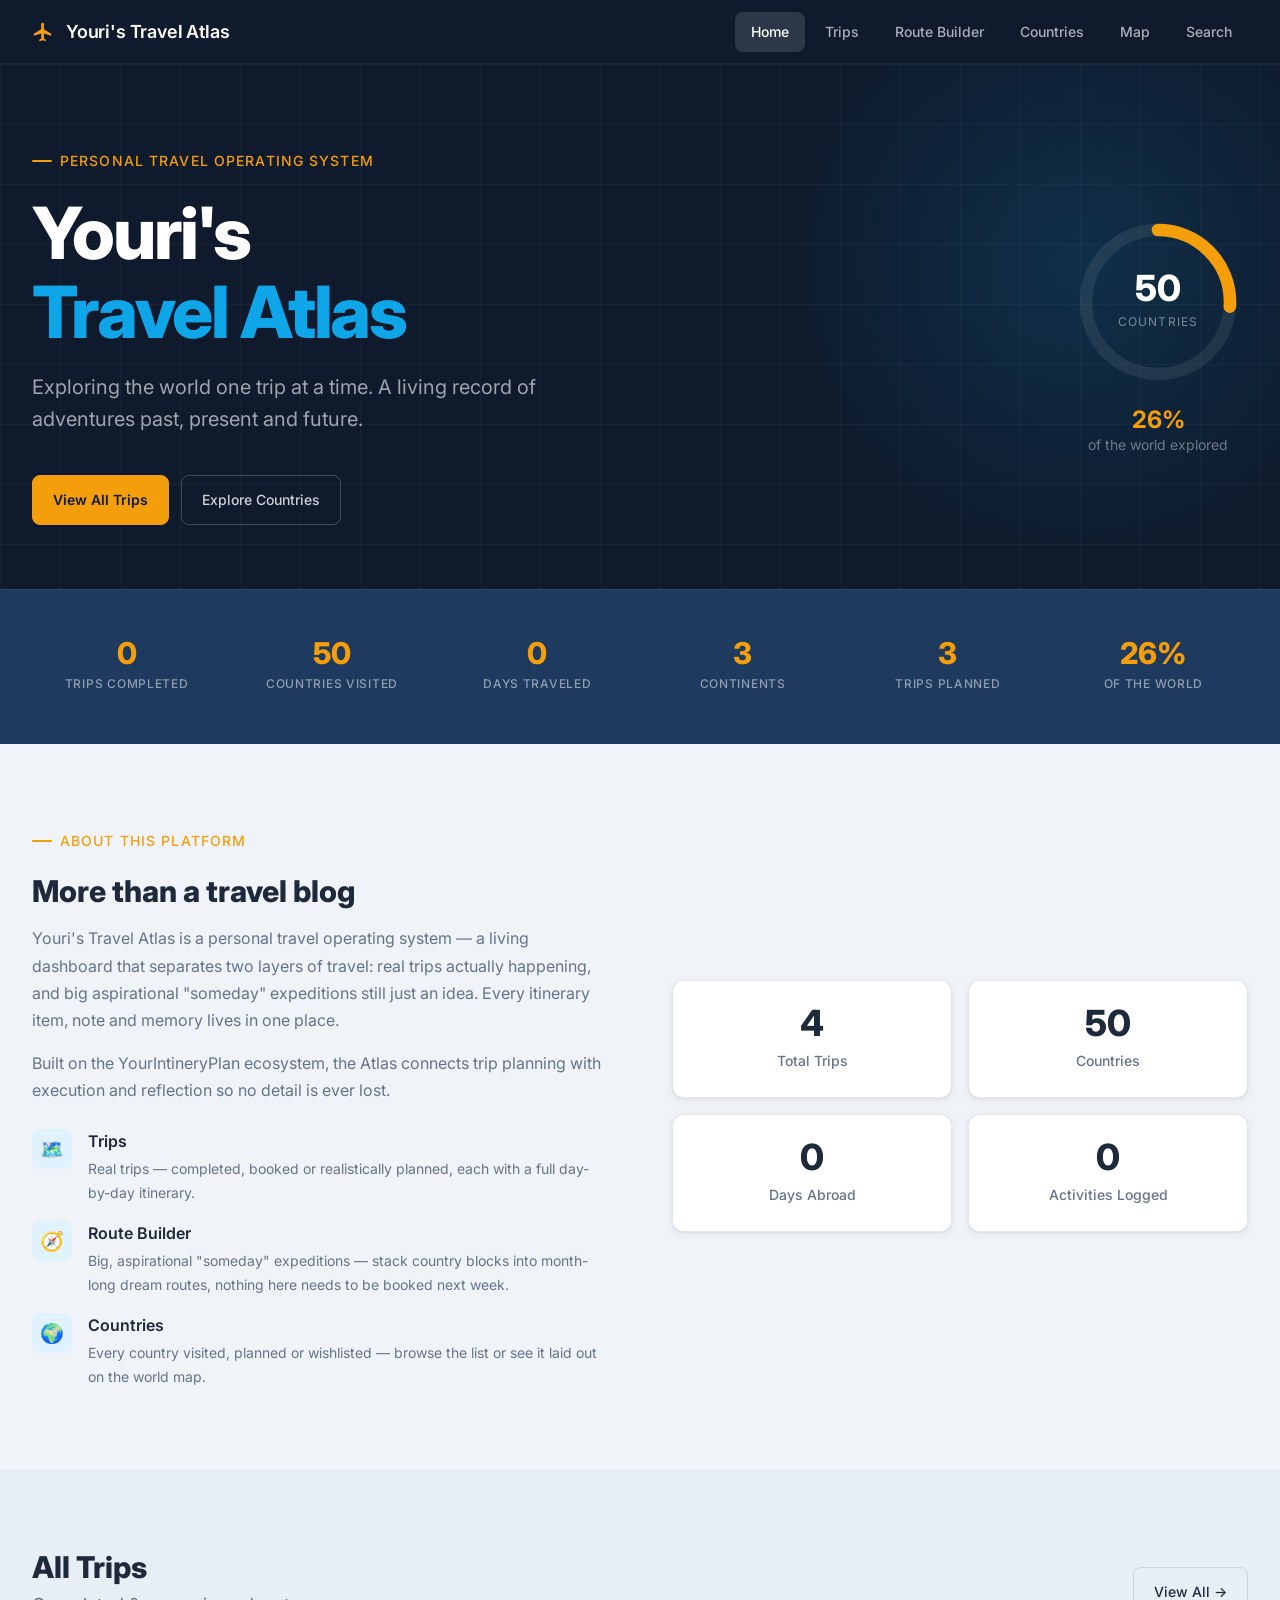
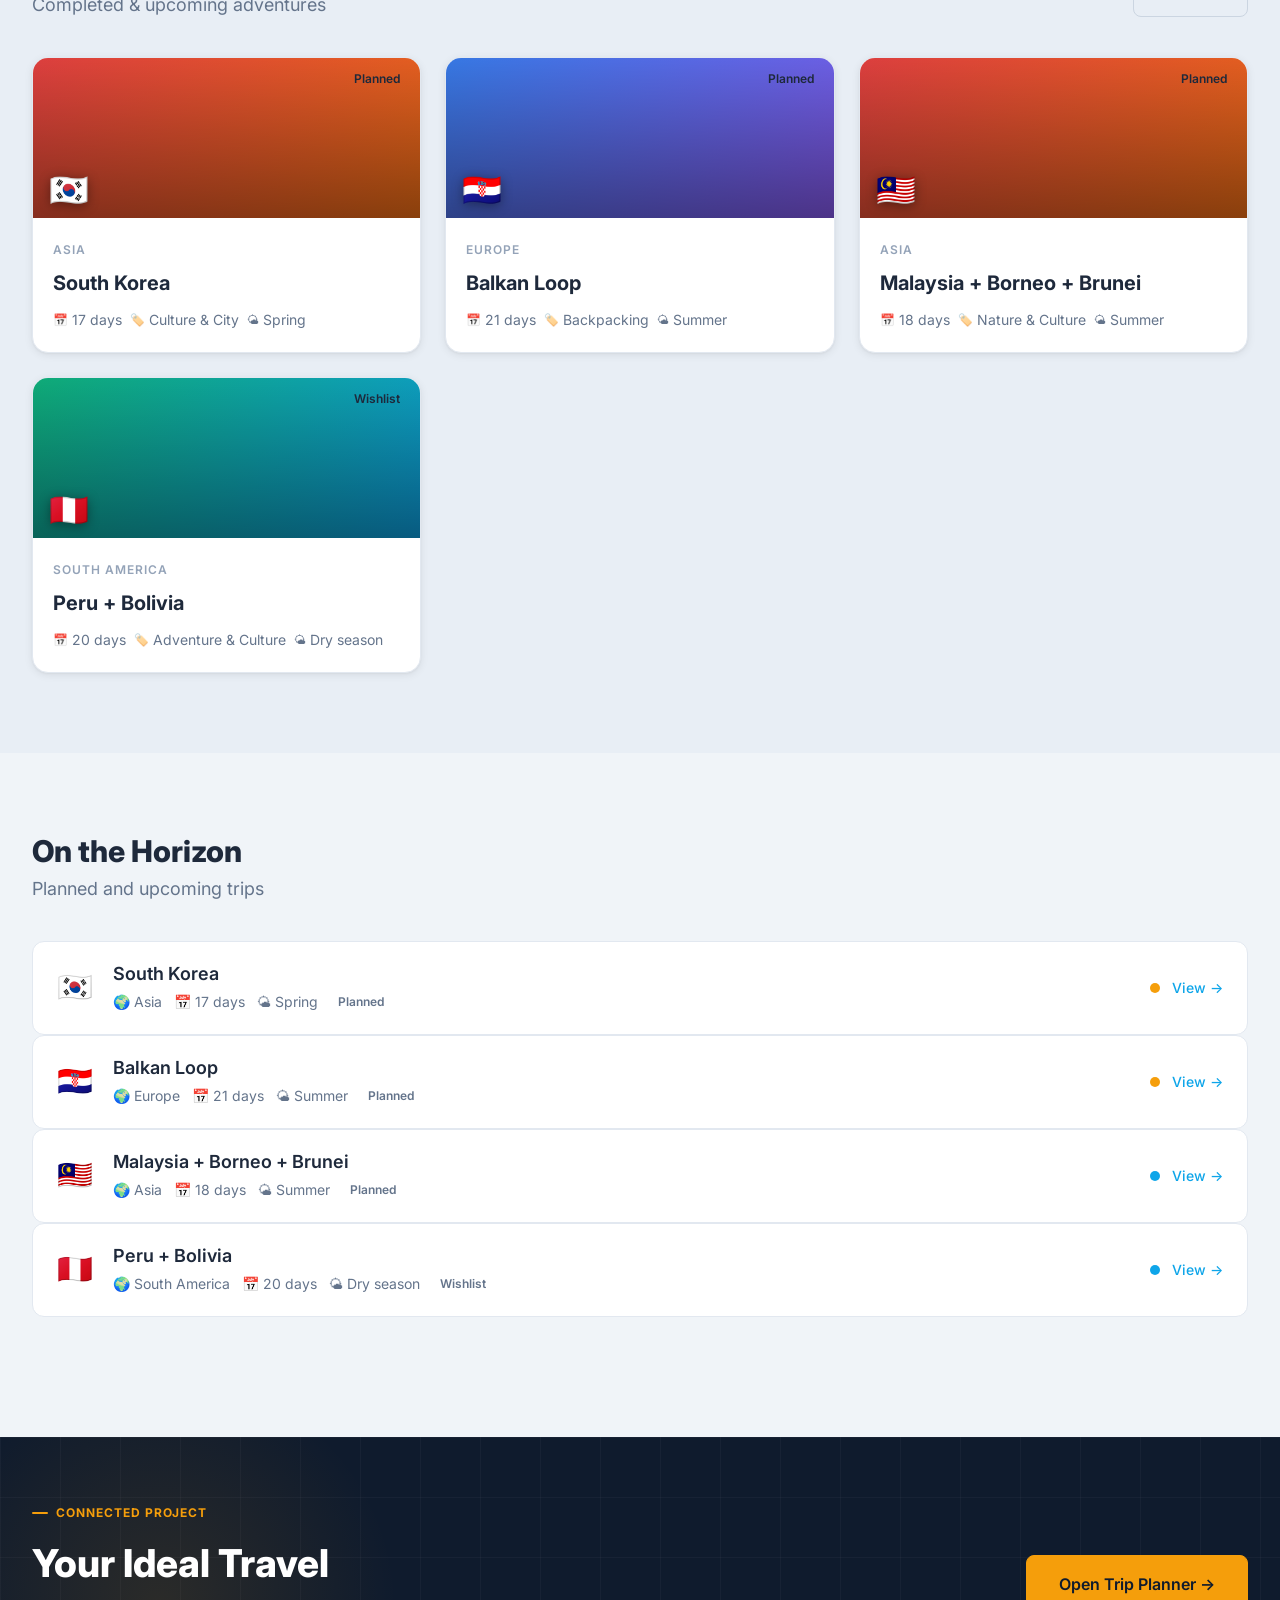
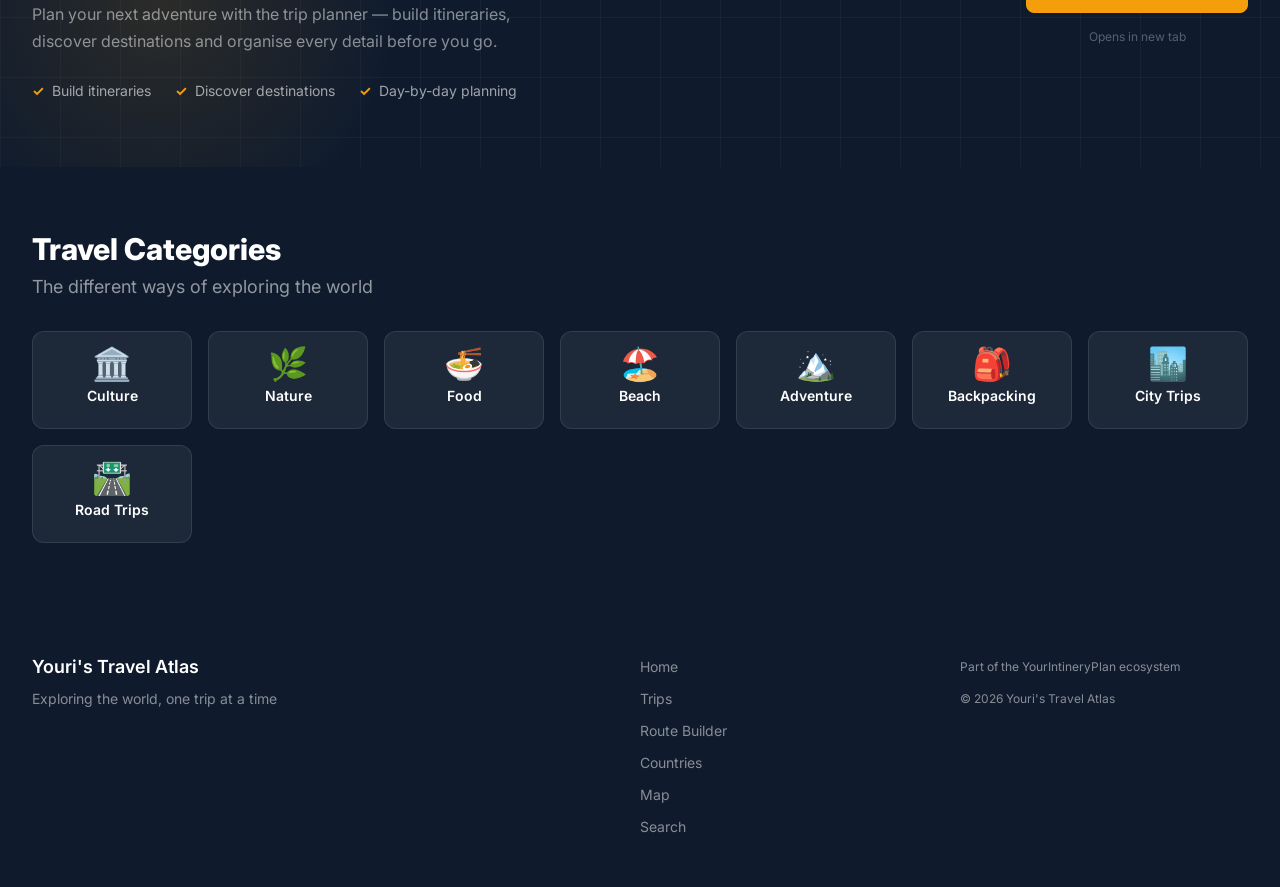
==== commit 38bda1c7: "Drop the Search tile from the home page About section" ====
--- a/index.html
+++ b/index.html
@@ -98,13 +98,6 @@
               <div>
                 <div class="about-feature-title">Countries</div>
                 <div class="about-feature-desc">Every country visited, planned or wishlisted — browse the list or see it laid out on the world map.</div>
-              </div>
-            </div>
-            <div class="about-feature">
-              <div class="about-feature-icon">🔍</div>
-              <div>
-                <div class="about-feature-title">Search</div>
-                <div class="about-feature-desc">One search box across every trip, route and note on the site.</div>
               </div>
             </div>
           </div>
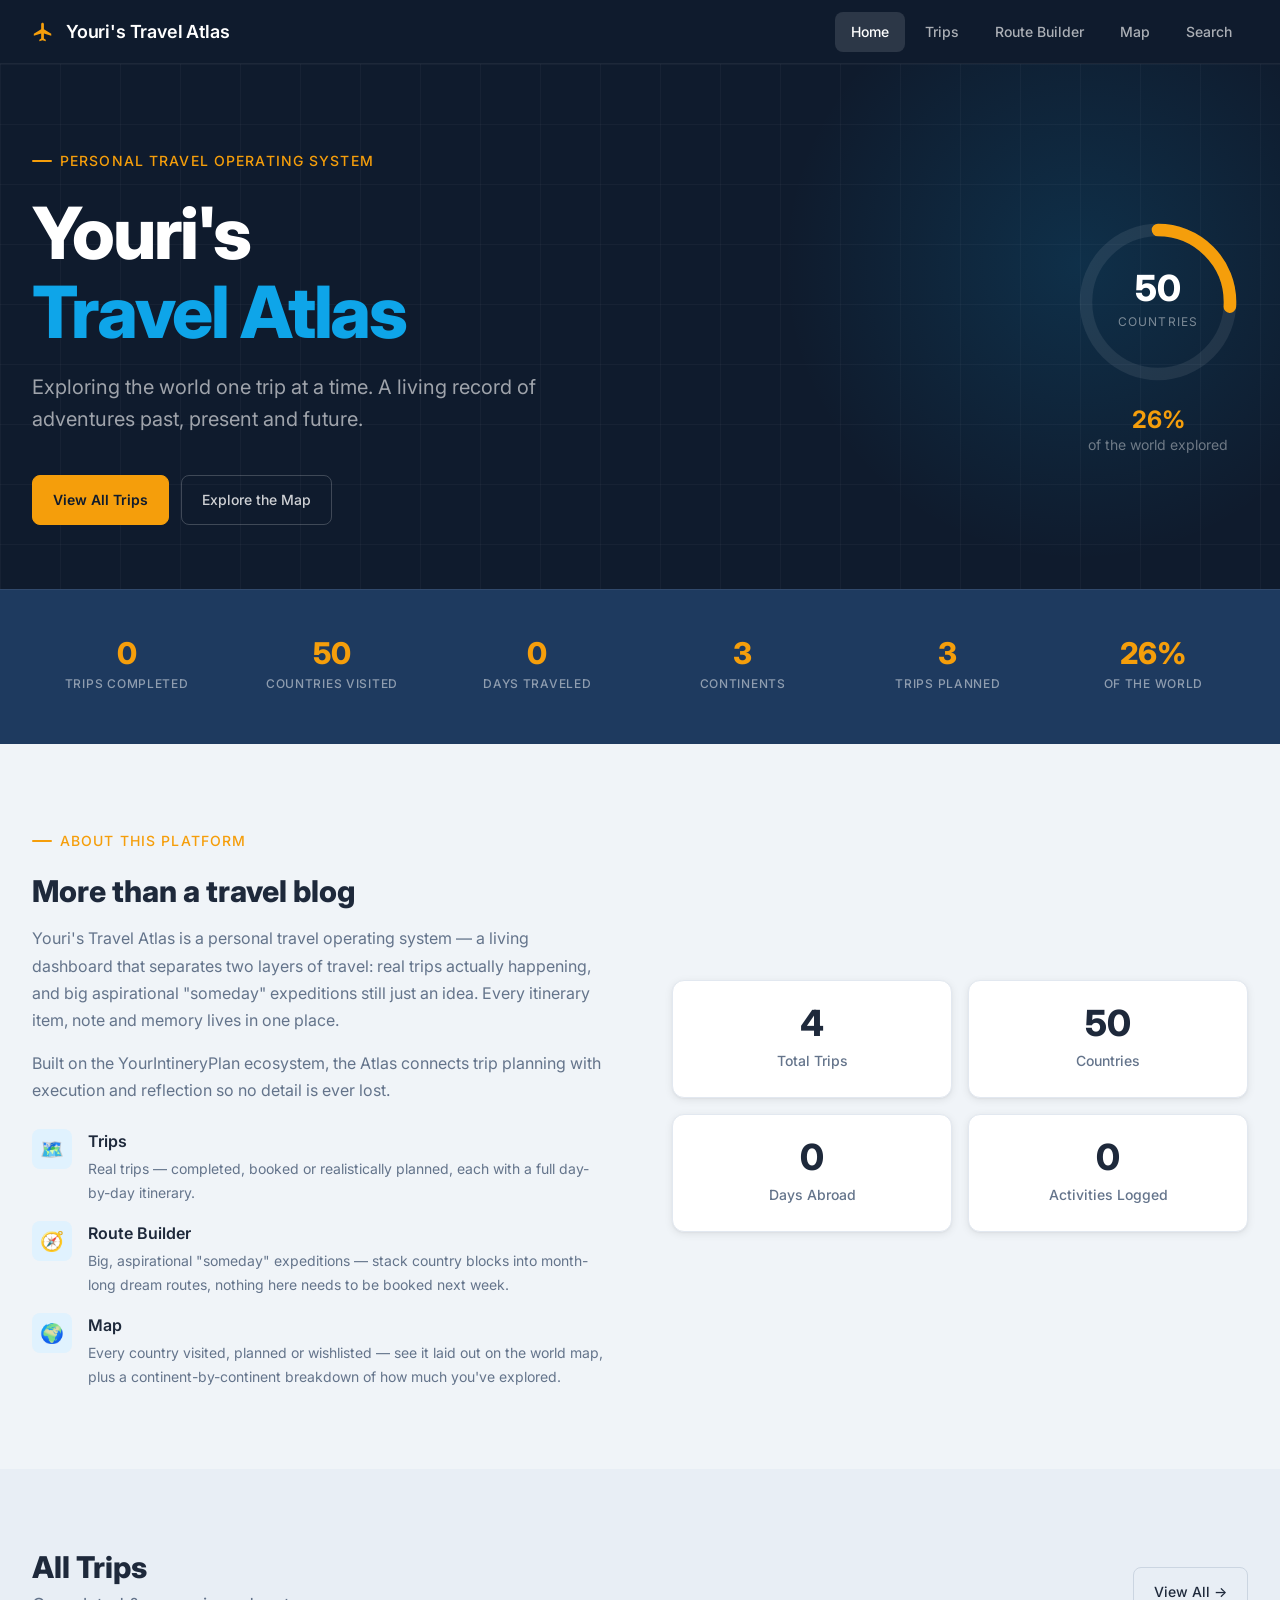
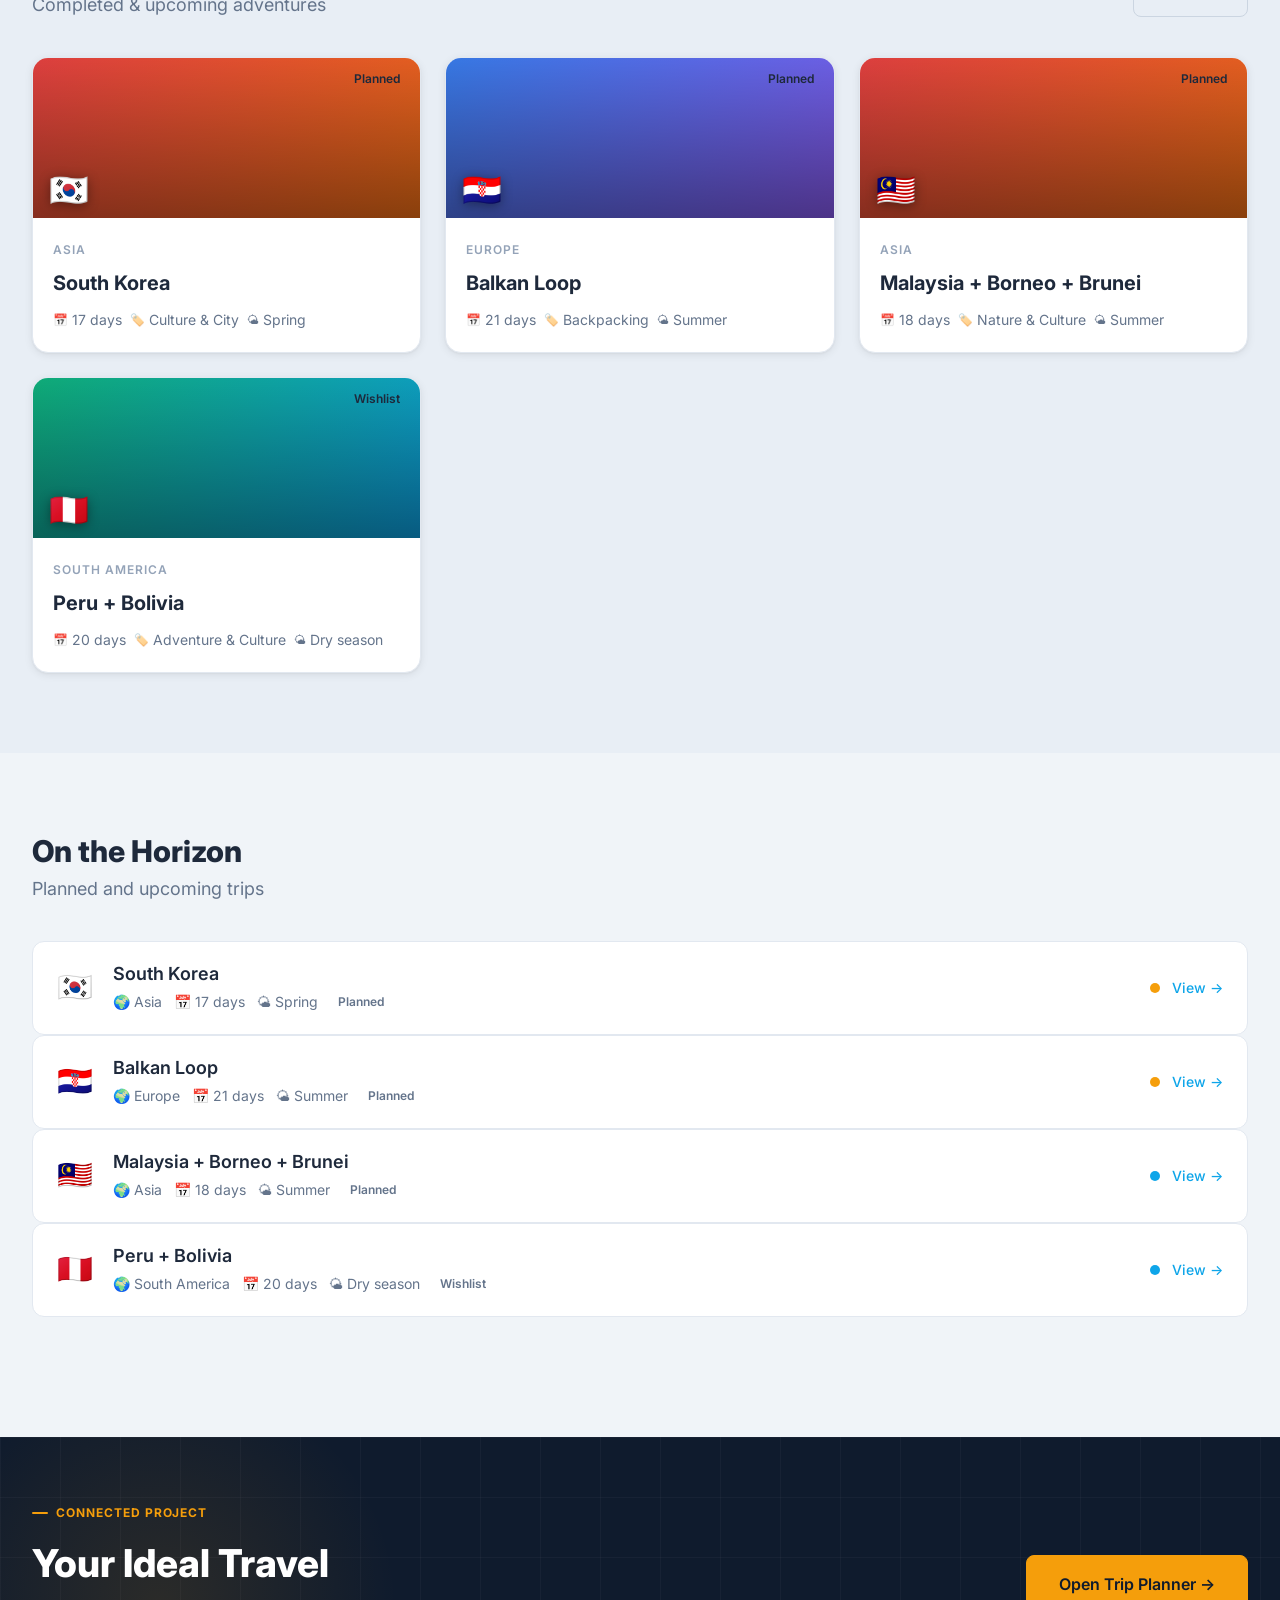
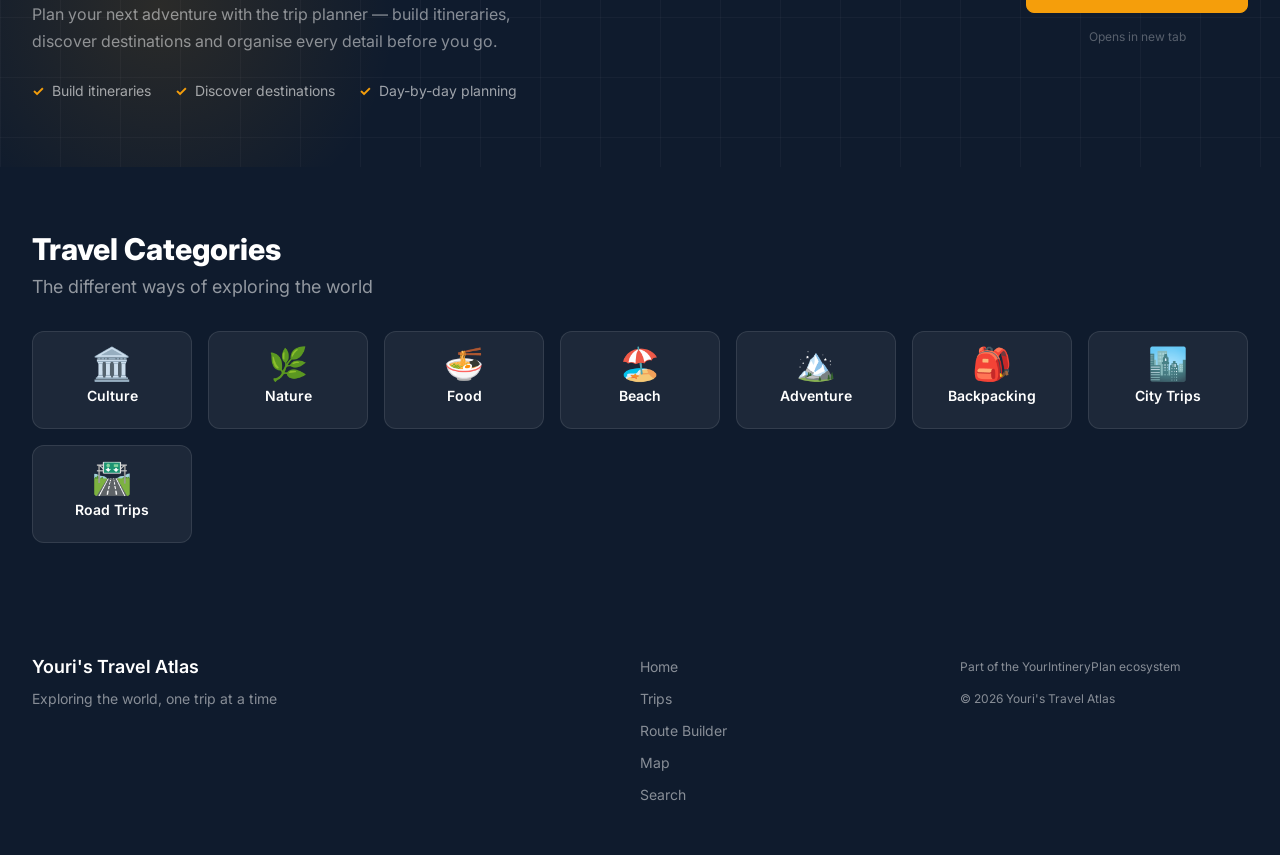
==== commit 3b87e485: "Route line map: label the home marker "Nederland" instead of "Utrecht" Coordinates (RB_HOME_LATLNG, " ====
--- a/index.html
+++ b/index.html
@@ -34,7 +34,7 @@
           </p>
           <div class="hero-cta">
             <a href="trips.html" class="btn btn-gold">View All Trips</a>
-            <a href="countries.html" class="btn btn-outline" style="color:rgba(255,255,255,.8);border-color:rgba(255,255,255,.2)">Explore Countries</a>
+            <a href="map.html" class="btn btn-outline" style="color:rgba(255,255,255,.8);border-color:rgba(255,255,255,.2)">Explore the Map</a>
           </div>
         </div>
 
@@ -96,8 +96,8 @@
             <div class="about-feature">
               <div class="about-feature-icon">🌍</div>
               <div>
-                <div class="about-feature-title">Countries</div>
-                <div class="about-feature-desc">Every country visited, planned or wishlisted — browse the list or see it laid out on the world map.</div>
+                <div class="about-feature-title">Map</div>
+                <div class="about-feature-desc">Every country visited, planned or wishlisted — see it laid out on the world map, plus a continent-by-continent breakdown of how much you've explored.</div>
               </div>
             </div>
           </div>
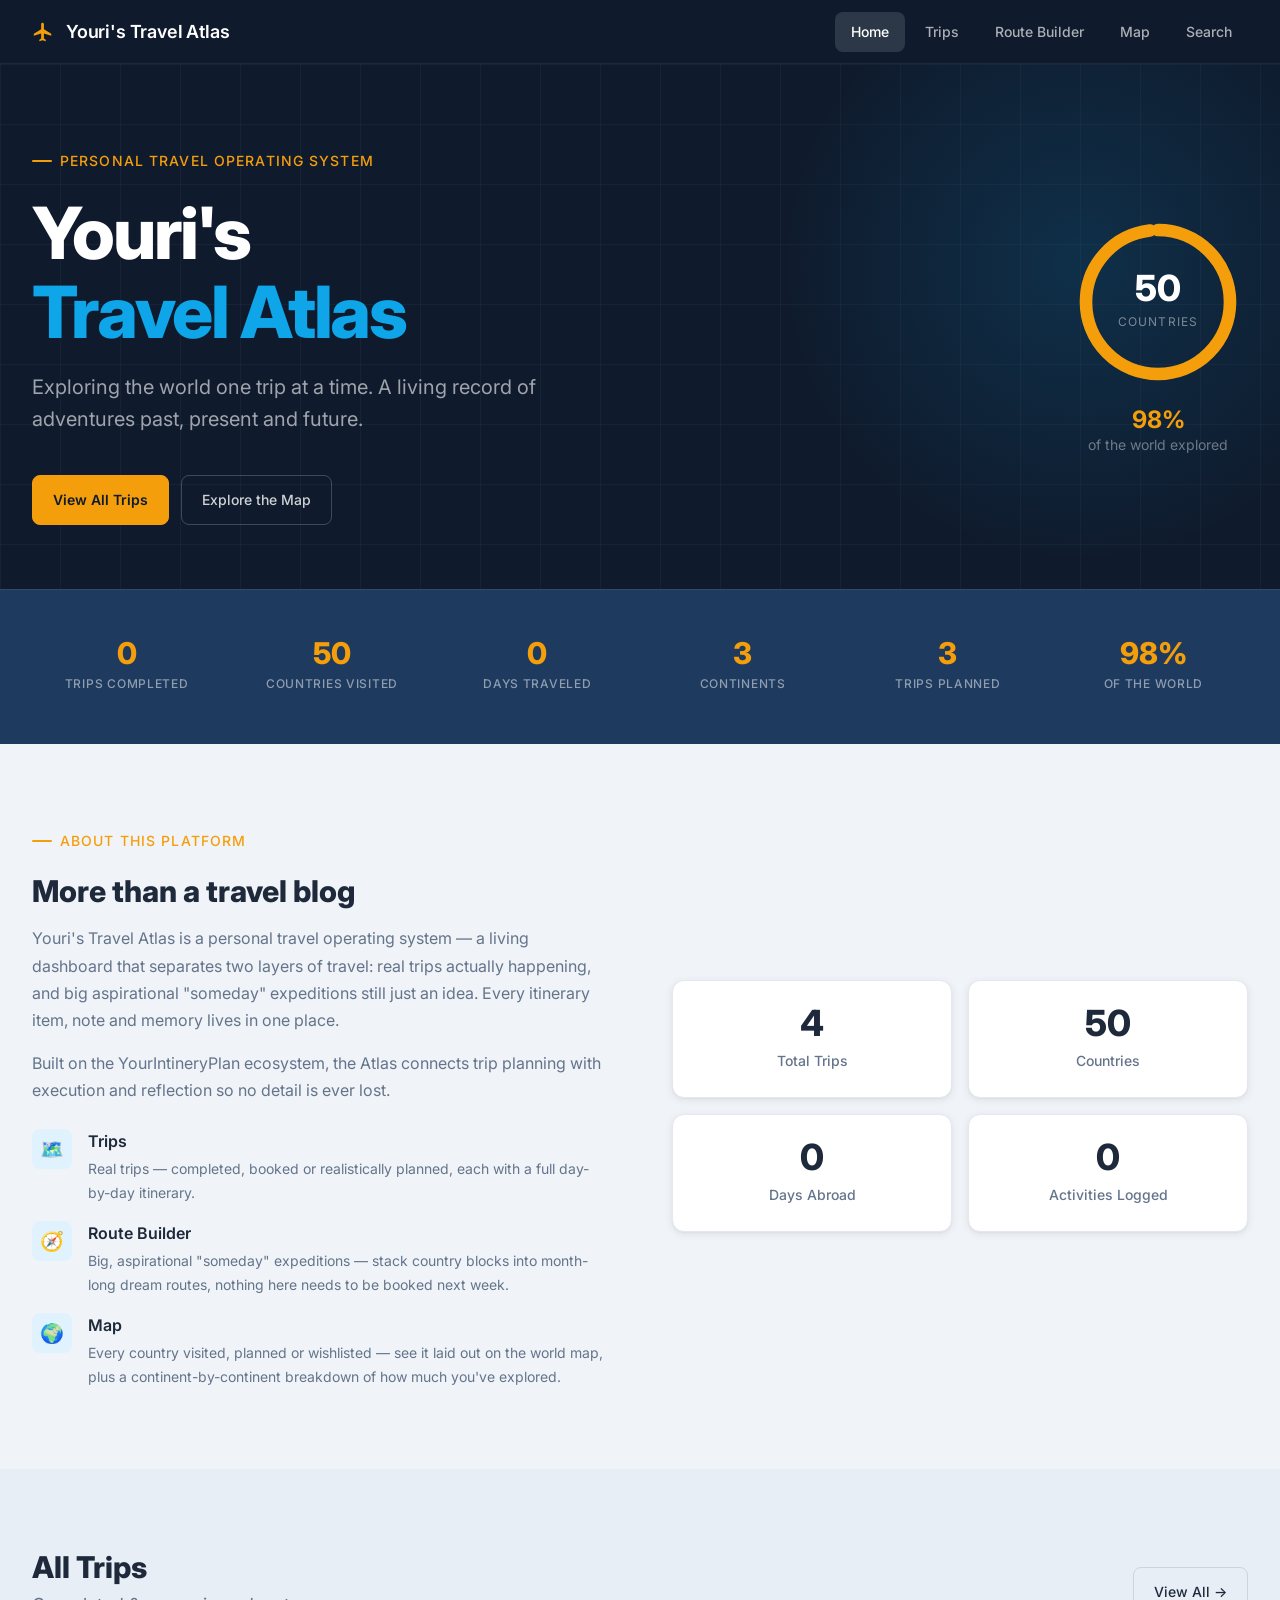
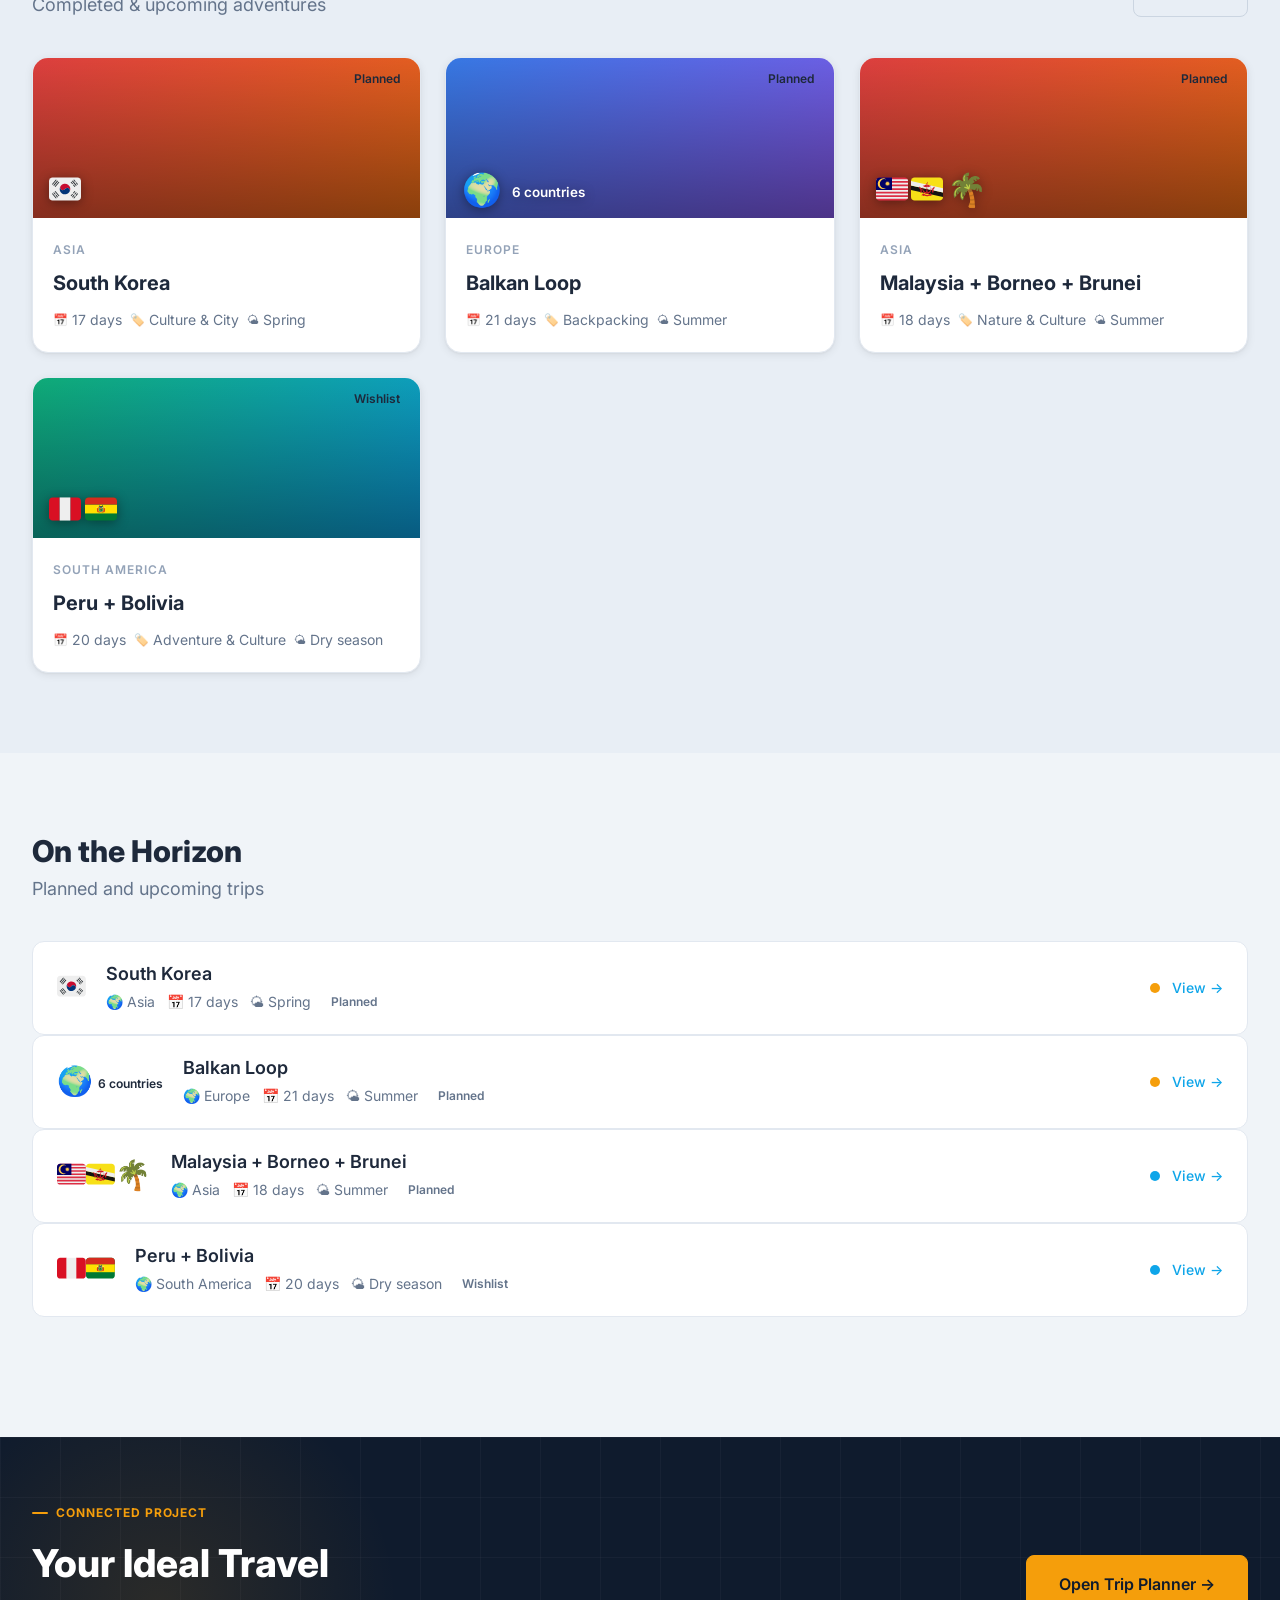
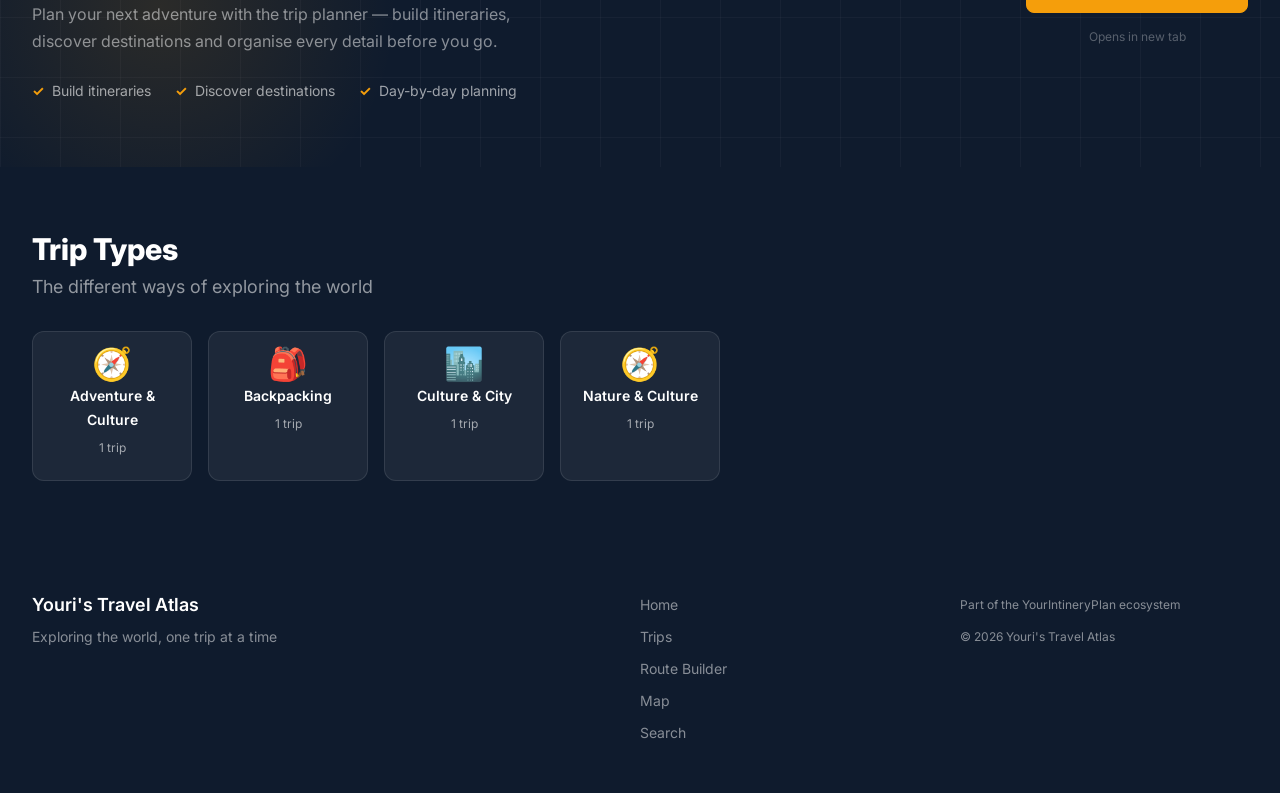
==== commit b565b2c1: "Home: replace static Travel Categories with data-driven Trip Types The eight hard-coded category til" ====
--- a/index.html
+++ b/index.html
@@ -178,21 +178,12 @@
       </div>
     </section>
 
-    <!-- CATEGORIES -->
+    <!-- TRIP TYPES (built from the Trips sheet's Type column by home.js) -->
     <section class="categories-section">
       <div class="categories-inner">
-        <h2 class="section-title">Travel Categories</h2>
+        <h2 class="section-title">Trip Types</h2>
         <p class="section-subtitle">The different ways of exploring the world</p>
-        <div class="categories-grid">
-          <a href="trips.html?q=Culture"      class="category-tile"><div class="category-tile-icon">🏛️</div><div class="category-tile-name">Culture</div></a>
-          <a href="trips.html?q=Nature"       class="category-tile"><div class="category-tile-icon">🌿</div><div class="category-tile-name">Nature</div></a>
-          <a href="trips.html?q=Food"         class="category-tile"><div class="category-tile-icon">🍜</div><div class="category-tile-name">Food</div></a>
-          <a href="trips.html?q=Beach"        class="category-tile"><div class="category-tile-icon">🏖️</div><div class="category-tile-name">Beach</div></a>
-          <a href="trips.html?q=Adventure"    class="category-tile"><div class="category-tile-icon">🏔️</div><div class="category-tile-name">Adventure</div></a>
-          <a href="trips.html?q=Backpacking"  class="category-tile"><div class="category-tile-icon">🎒</div><div class="category-tile-name">Backpacking</div></a>
-          <a href="trips.html?q=City"         class="category-tile"><div class="category-tile-icon">🏙️</div><div class="category-tile-name">City Trips</div></a>
-          <a href="trips.html?q=Road"         class="category-tile"><div class="category-tile-icon">🛣️</div><div class="category-tile-name">Road Trips</div></a>
-        </div>
+        <div class="categories-grid" id="tripTypesGrid"></div>
       </div>
     </section>
 
--- a/css/variables.css
+++ b/css/variables.css
@@ -52,7 +52,7 @@
   --sp-16: 4rem;    --sp-20: 5rem;    --sp-24: 6rem;
 
   /* === TYPOGRAPHY === */
-  --font-sans: 'Inter', -apple-system, BlinkMacSystemFont, 'Segoe UI', sans-serif;
+  --font-sans: 'Twemoji Country Flags', 'Inter', -apple-system, BlinkMacSystemFont, 'Segoe UI', sans-serif;
   --fs-xs:   0.75rem;   --lh-xs:   1rem;
   --fs-sm:   0.875rem;  --lh-sm:   1.25rem;
   --fs-base: 1rem;      --lh-base: 1.5rem;
--- a/css/base.css
+++ b/css/base.css
@@ -1,4 +1,15 @@
 *, *::before, *::after { box-sizing: border-box; margin: 0; padding: 0; }
+
+/* Country-flag emoji for Windows, which has none and shows letter pairs ("AT") instead.
+   unicode-range limits this font to the regional-indicator letters flags are made of, so
+   all other text keeps Inter. Self-hosted Twemoji flags (CC-BY 4.0, see fonts/), taken
+   from country-flag-emoji-polyfill 0.1.10 — the font file only, none of its JavaScript. */
+@font-face {
+  font-family: 'Twemoji Country Flags';
+  src: url('../fonts/TwemojiCountryFlags.woff2') format('woff2');
+  unicode-range: U+1F1E6-1F1FF;
+  font-display: swap;
+}
 
 /* Author rules that set an explicit `display` (flex/grid/etc.) otherwise beat the
    browser's default [hidden] { display: none }, so el.hidden = true silently does
--- a/css/components.css
+++ b/css/components.css
@@ -286,7 +286,9 @@
   overflow: hidden;
 }
 
-.trip-card-banner-img {
+/* Two classes on purpose: the continent classes below set the `background` shorthand, which
+   would otherwise reset size/position to auto / 0 0 and show only a cropped top-left corner. */
+.trip-card-banner.trip-card-banner-img {
   background-size: cover;
   background-position: center center;
   height: 200px;
@@ -307,7 +309,28 @@
   line-height: 1;
   filter: drop-shadow(0 2px 6px rgba(0,0,0,0.4));
   z-index: 1;
-}
+  letter-spacing: 0.12em;
+}
+
+/* Scotland/England/Wales flag images (see SUBDIVISION_FLAG_IMAGES in helpers.js), sized like an emoji. */
+.flag-img {
+  display: inline-block;
+  height: 1em;
+  width: auto;
+  vertical-align: -0.12em;
+}
+
+/* "10 countries" next to the continent globe on 4+ country trips (cards, timeline, home). */
+.trip-flag-count {
+  margin-left: 0.4em;
+  font-size: 0.42em;
+  font-weight: var(--fw-semi);
+  letter-spacing: normal;
+  vertical-align: middle;
+  white-space: nowrap;
+}
+
+.trip-card-flag .trip-flag-count { color: var(--atlas-white); }
 
 .trip-card-banner-asia     { background: var(--grad-asia); }
 .trip-card-banner-europe   { background: var(--grad-europe); }
--- a/css/pages/home.css
+++ b/css/pages/home.css
@@ -434,6 +434,12 @@
   color: var(--atlas-white);
 }
 
+.category-tile-count {
+  margin-top: var(--sp-1);
+  font-size: var(--fs-xs);
+  color: rgb(255 255 255 / 0.6);
+}
+
 /* === TRIP PLANNER BANNER === */
 .planner-section {
   background: var(--atlas-navy);
